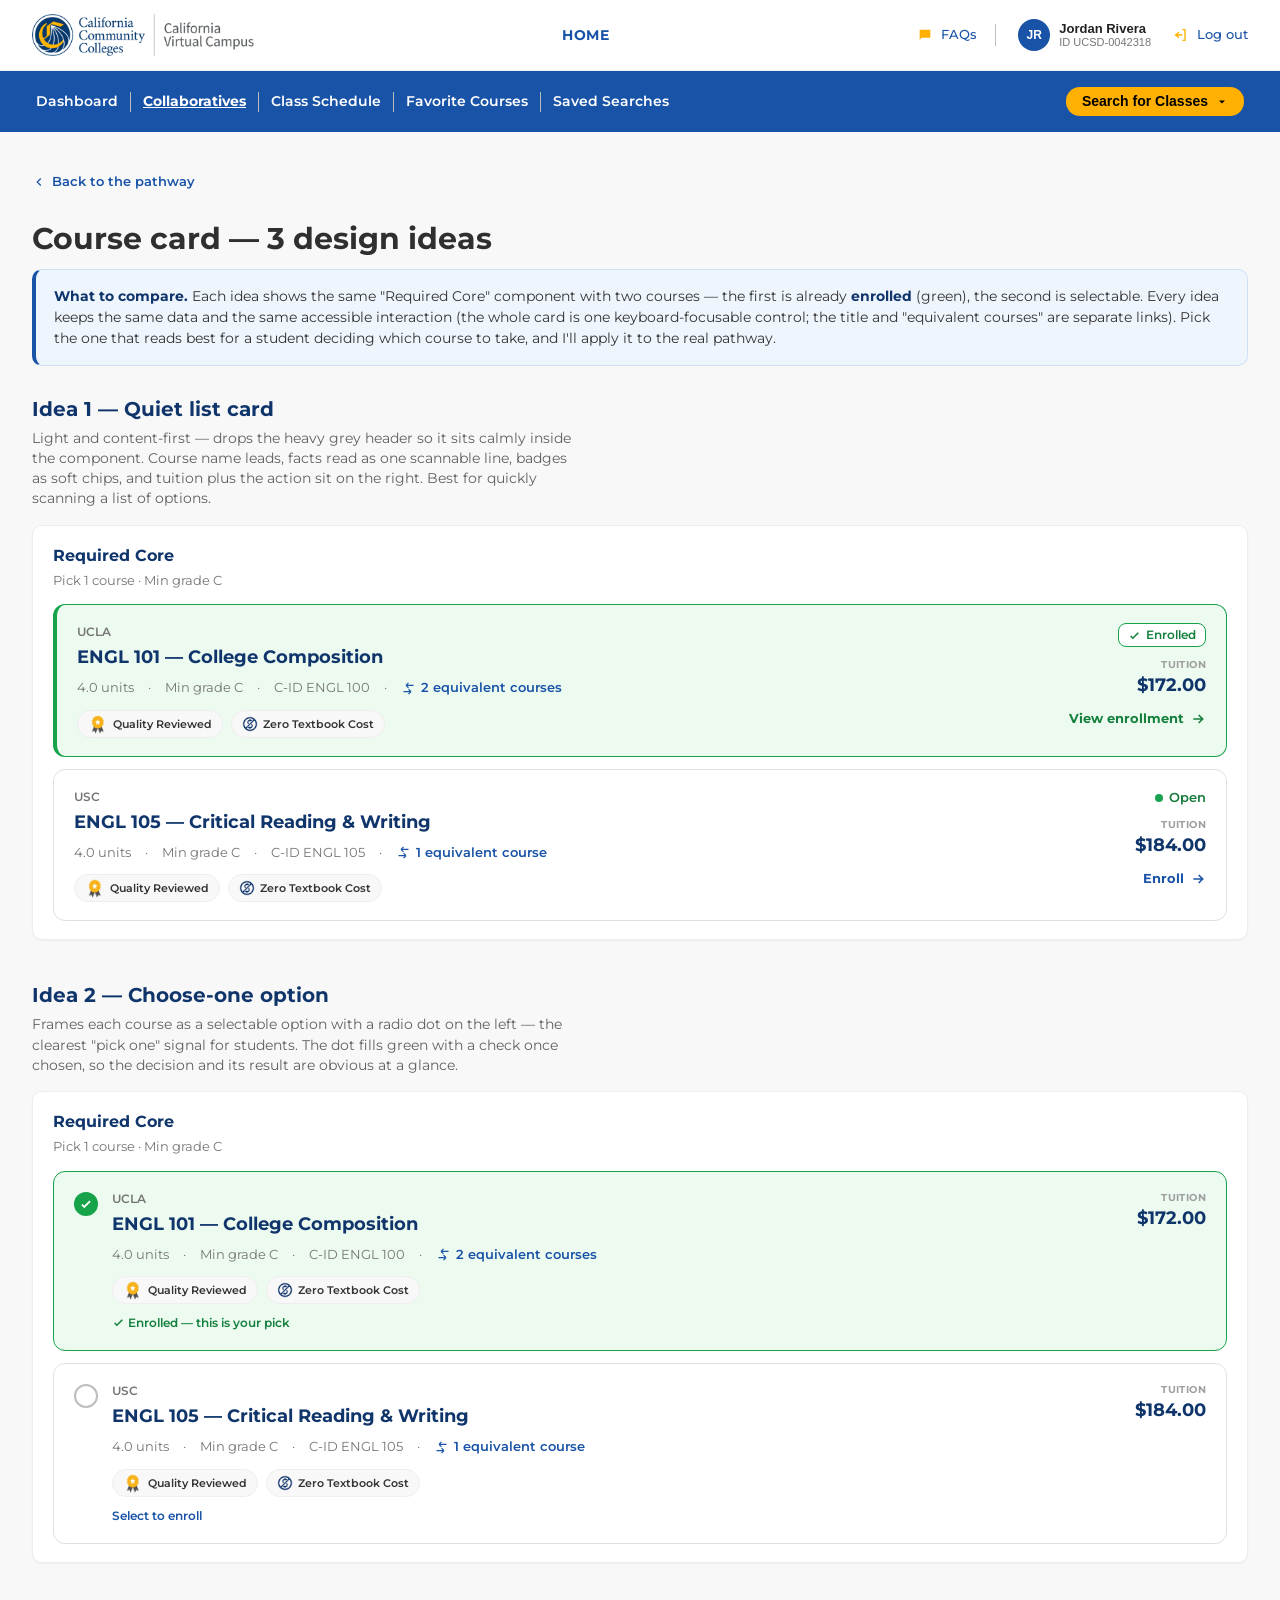
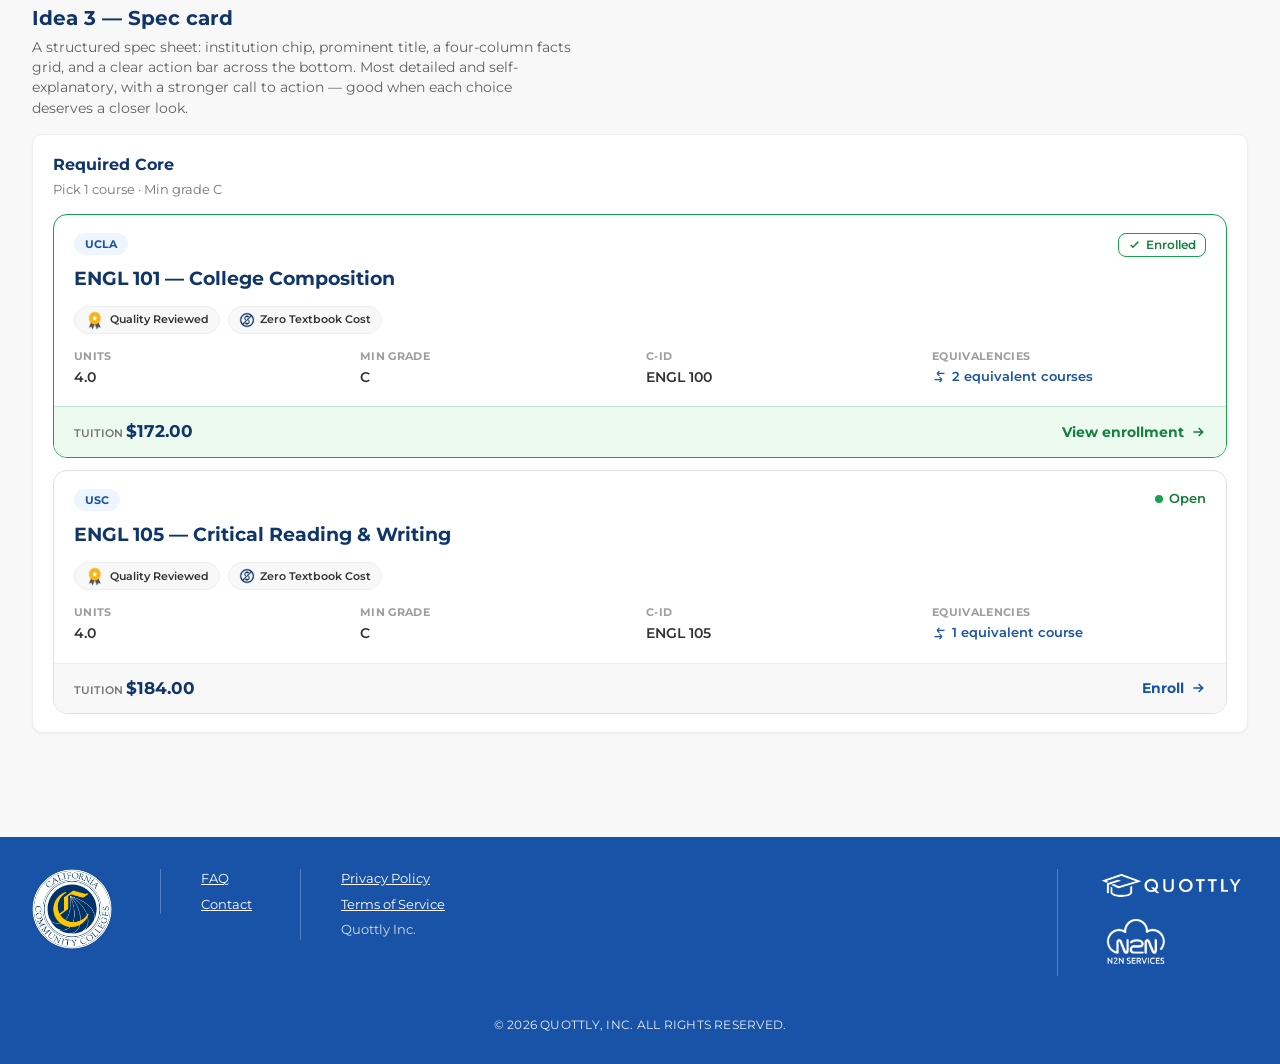
==== card-lab.html @ 1d8b08ca "requirement-pathway: add Drop course (unenroll) on enrolled cards Deliberate secondary button (not t" ====
<!DOCTYPE html>
<html lang="en">
<head>
<meta charset="UTF-8">
<meta name="viewport" content="width=device-width, initial-scale=1">
<title>Course card — design ideas · CVC Exchange</title>
<link rel="stylesheet" href="assets/styles.css?v=37">
<style>
/* ============================================================
   CARD LAB — 3 experimental course-card designs to compare.
   All reuse the page's CVC tokens (no new visual language) and all
   keep the accessible pattern: a full-card overlay <button> for the
   primary action, with the title + equivalencies as separate links
   raised above it. Enrolled = green treatment.
   ============================================================ */
.lab-intro { background: var(--blue-50); border: 1px solid #CFE0F5; border-left: 4px solid var(--c-primary); border-radius: 10px; padding: 16px 18px; margin-bottom: 28px; font-size: 14px; color: var(--c-text); }
.lab-intro b { color: var(--c-ink); }
.lab-variant { margin: 0 0 40px; }
.lab-variant > h2 { font-size: 20px; color: var(--c-ink); margin: 0 0 4px; }
.lab-variant > p { font-size: 13.5px; color: var(--gray-700); margin: 0 0 16px; max-width: 60ch; }
.lab-comp { background: #fff; border: 1px solid var(--gray-200); border-radius: var(--radius-card); padding: 18px 20px; box-shadow: 0 1px 2px rgba(16,53,107,.05); }
.lab-comp__head { display: flex; align-items: center; gap: 10px; flex-wrap: wrap; margin-bottom: 4px; }
.lab-comp__name { font-size: 16px; font-weight: 700; color: var(--c-ink); }
.lab-comp__rule { font-size: 12.5px; color: var(--gray-600); margin: 0 0 14px; }
.lab-cards { display: flex; flex-direction: column; gap: 12px; }
.lab-tag { display:inline-flex; align-items:center; gap:5px; font-size:11px; font-weight:600; color:var(--c-text); background:var(--gray-100); border:1px solid var(--gray-200); border-radius:999px; padding:3px 10px; }
.lab-tag img { display:block; }
.lab-equiv { position: relative; z-index: 2; background: none; border: 0; padding: 0; font: inherit; font-size: 13px; font-weight: 600; color: var(--c-primary); cursor: pointer; display: inline-flex; align-items: center; gap: 5px; }
.lab-equiv:hover { text-decoration: underline; }
.lab-equiv svg { width: 15px; height: 15px; }
.lab-pill-enrolled { display:inline-flex; align-items:center; gap:5px; font-size:12px; font-weight:600; color:var(--green-700); border:1px solid var(--green-600); border-radius:8px; padding:1px 9px; min-height:24px; background:#fff; }
.lab-pill-enrolled svg { width:13px; height:13px; }
.lab-open { font-size: 13px; font-weight: 600; color: #157a3a; display: inline-flex; align-items: center; gap: 6px; }
.lab-open::before { content:""; width:8px; height:8px; border-radius:50%; background:#1aa251; display:inline-block; }

/* shared overlay hit button */
.hit { position: absolute; inset: 0; width: 100%; height: 100%; padding: 0; margin: 0; border: 0; background: transparent; cursor: pointer; z-index: 1; }
.hit:focus-visible { outline: var(--focus-ring); outline-offset: -3px; border-radius: 14px; }
.zlink { position: relative; z-index: 2; }

/* ---------- Variant 1 — Quiet list card ---------- */
.v1 { position: relative; display: flex; gap: 18px; align-items: flex-start; background: #fff; border: 1px solid var(--gray-300); border-radius: 12px; padding: 18px 20px; transition: border-color .12s, box-shadow .12s; }
.v1:hover { border-color: var(--c-primary); box-shadow: 0 6px 18px rgba(25,83,168,.10); }
.v1__main { flex: 1 1 auto; min-width: 0; }
.v1__inst { font-size: 12px; font-weight: 600; color: var(--gray-600); }
.v1__title { display: inline-block; font-size: 18px; font-weight: 700; color: var(--c-ink); margin: 3px 0 0; text-decoration: none; }
.v1__title:hover { color: var(--c-primary); text-decoration: underline; }
.v1__meta { font-size: 13px; color: var(--gray-600); margin-top: 7px; display: flex; flex-wrap: wrap; gap: 4px 14px; align-items: center; }
.v1__chips { display: flex; flex-wrap: wrap; gap: 8px; margin-top: 12px; }
.v1__aside { flex: 0 0 auto; display: flex; flex-direction: column; align-items: flex-end; gap: 10px; text-align: right; }
.v1__price { font-size: 18px; font-weight: 700; color: var(--c-ink); }
.v1__price small { display: block; font-size: 10px; font-weight: 700; color: var(--gray-500); text-transform: uppercase; letter-spacing: .04em; }
.v1__cue { position: relative; z-index: 1; display: inline-flex; align-items: center; gap: 6px; font-size: 13px; font-weight: 700; color: var(--c-primary); white-space: nowrap; }
.v1__cue svg { width: 16px; height: 16px; }
.v1--enrolled { border-color: var(--green-600); border-left-width: 4px; background: var(--green-bg); }
.v1--enrolled .v1__cue { color: var(--green-700); }

/* ---------- Variant 2 — Choose-one option (radio affordance) ---------- */
.v2 { position: relative; display: flex; gap: 14px; align-items: flex-start; background: #fff; border: 1px solid var(--gray-300); border-radius: 12px; padding: 18px 20px; transition: border-color .12s, box-shadow .12s; }
.v2:hover { border-color: var(--c-primary); box-shadow: 0 6px 18px rgba(25,83,168,.10); }
.v2__radio { flex: 0 0 auto; width: 24px; height: 24px; border-radius: 50%; border: 2px solid var(--gray-400); margin-top: 2px; display: inline-flex; align-items: center; justify-content: center; color: #fff; transition: .12s; }
.v2:hover .v2__radio { border-color: var(--c-primary); }
.v2__radio svg { width: 14px; height: 14px; opacity: 0; }
.v2__main { flex: 1 1 auto; min-width: 0; }
.v2__inst { font-size: 12px; font-weight: 600; color: var(--gray-600); }
.v2__title { display: inline-block; font-size: 18px; font-weight: 700; color: var(--c-ink); margin: 3px 0 0; text-decoration: none; }
.v2__title:hover { color: var(--c-primary); text-decoration: underline; }
.v2__meta { font-size: 13px; color: var(--gray-600); margin-top: 7px; display: flex; flex-wrap: wrap; gap: 4px 14px; align-items: center; }
.v2__chips { display: flex; flex-wrap: wrap; gap: 8px; margin-top: 12px; }
.v2__aside { flex: 0 0 auto; text-align: right; }
.v2__price { font-size: 18px; font-weight: 700; color: var(--c-ink); }
.v2__price small { display: block; font-size: 10px; font-weight: 700; color: var(--gray-500); text-transform: uppercase; letter-spacing: .04em; }
.v2__hint { font-size: 12px; font-weight: 600; color: var(--c-primary); margin-top: 10px; position: relative; z-index: 1; }
.v2--enrolled { border-color: var(--green-600); background: var(--green-bg); }
.v2--enrolled .v2__radio { border-color: var(--green-600); background: var(--green-600); }
.v2--enrolled .v2__radio svg { opacity: 1; }
.v2--enrolled .v2__hint { color: var(--green-700); }

/* ---------- Variant 3 — Spec card with footer bar ---------- */
.v3 { position: relative; background: #fff; border: 1px solid var(--gray-300); border-radius: 14px; overflow: hidden; transition: border-color .12s, box-shadow .12s; }
.v3:hover { border-color: var(--c-primary); box-shadow: 0 6px 18px rgba(25,83,168,.10); }
.v3__top { padding: 18px 20px 0; display: flex; justify-content: space-between; gap: 12px; align-items: flex-start; }
.v3__instchip { display: inline-block; font-size: 11px; font-weight: 700; color: var(--c-primary); background: var(--blue-50); border-radius: 999px; padding: 3px 11px; }
.v3__title { display: inline-block; font-size: 19px; font-weight: 700; color: var(--c-ink); margin: 10px 0 0; text-decoration: none; }
.v3__title:hover { color: var(--c-primary); text-decoration: underline; }
.v3__chips { display: flex; flex-wrap: wrap; gap: 8px; padding: 12px 20px 0; }
.v3__facts { display: grid; grid-template-columns: repeat(4, 1fr); gap: 12px; padding: 14px 20px 16px; }
.v3fact__k { font-size: 11px; font-weight: 700; color: var(--gray-500); text-transform: uppercase; letter-spacing: .03em; }
.v3fact__v { font-size: 14px; font-weight: 600; color: var(--c-text); margin-top: 3px; }
.v3__bar { display: flex; align-items: center; justify-content: space-between; gap: 12px; padding: 12px 20px; background: var(--gray-100); border-top: 1px solid var(--gray-200); }
.v3__price { font-size: 17px; font-weight: 700; color: var(--c-ink); }
.v3__price small { font-size: 11px; font-weight: 600; color: var(--gray-600); text-transform: uppercase; }
.v3__cue { position: relative; z-index: 1; display: inline-flex; align-items: center; gap: 6px; font-size: 14px; font-weight: 700; color: var(--c-primary); }
.v3__cue svg { width: 16px; height: 16px; }
.v3--enrolled { border-color: var(--green-600); }
.v3--enrolled .v3__bar { background: var(--green-bg); border-top-color: #BFE6CD; }
.v3--enrolled .v3__cue { color: var(--green-700); }
</style>
</head>
<body>
<main>
  <div class="page">
    <a class="back" href="requirement-pathway.html?req=English%20Composition">
      <svg width="14" height="14" viewBox="0 0 24 24" fill="none" stroke="currentColor" stroke-width="2"><path d="M15 6l-6 6 6 6"/></svg>
      Back to the pathway
    </a>

    <h1 class="h1" style="margin-top:10px;">Course card — 3 design ideas</h1>
    <div class="lab-intro">
      <b>What to compare.</b> Each idea shows the same "Required Core" component with two courses — the first is already <b>enrolled</b> (green), the second is selectable. Every idea keeps the same data and the same accessible interaction (the whole card is one keyboard-focusable control; the title and "equivalent courses" are separate links). Pick the one that reads best for a student deciding which course to take, and I'll apply it to the real pathway.
    </div>

    <div id="lab"></div>
  </div>
</main>
<script src="assets/app.js?v=37"></script>
<script>
mountStudentChrome('collaboratives');

const CHECK = '<svg viewBox="0 0 24 24" fill="none" stroke="currentColor" stroke-width="3"><path d="M5 13l4 4L19 7"/></svg>';
const EQ = '<svg viewBox="0 0 24 24" fill="none" stroke="currentColor" stroke-width="2"><path d="M8 7h12M8 7l4-4M8 7l4 4M16 17H4M16 17l-4-4M16 17l-4 4"/></svg>';
const PLUS = '<svg viewBox="0 0 24 24" fill="none" stroke="currentColor" stroke-width="2.4"><path d="M12 5v14M5 12h14"/></svg>';
const ARROW = '<svg viewBox="0 0 24 24" fill="none" stroke="currentColor" stroke-width="2.4"><path d="M5 12h14M13 6l6 6-6 6"/></svg>';

function chips(c) {
  return (c.quality ? '<span class="lab-tag"><img class="cr-ic-q" src="assets/ic-quality.png" alt="">Quality Reviewed</span>' : '') +
         (c.ztc ? '<span class="lab-tag"><img class="cr-ic-z" src="assets/ic-ztc.png" alt="">Zero Textbook Cost</span>' : '');
}
function equivBtn(c) {
  const n = (c.equiv || []).length;
  if (!n) return '<span style="font-size:13px;color:var(--gray-500);">No equivalents</span>';
  return '<button type="button" class="lab-equiv zlink" onclick="labEquiv(\'' + c.code + '\')">' + EQ + n + ' equivalent course' + (n === 1 ? '' : 's') + '</button>';
}
function aria(c, enrolled) {
  return (enrolled ? 'View your enrollment in ' + c.code + ' — ' + c.name
                   : 'Enroll in ' + c.code + ' — ' + c.name + ' through the CVC Exchange');
}
function act() { toastNow('Prototype — enroll / view enrollment happens here'); }

/* ---------- Variant 1 ---------- */
function v1(code, enrolled) {
  const c = COURSE_CATALOG[code];
  return '<article class="v1' + (enrolled ? ' v1--enrolled' : '') + '">' +
    '<div class="v1__main">' +
      '<div class="v1__inst">' + esc(c.inst) + '</div>' +
      '<a class="v1__title zlink" href="course-detail.html?code=' + encodeURIComponent(code) + '">' + esc(c.code) + ' — ' + esc(c.name) + '</a>' +
      '<div class="v1__meta">' + esc(c.units) + ' units <span>·</span> Min grade ' + esc(c.grade) + ' <span>·</span> C-ID ' + esc(c.cid) + ' <span>·</span> ' + equivBtn(c) + '</div>' +
      '<div class="v1__chips">' + chips(c) + '</div>' +
    '</div>' +
    '<div class="v1__aside">' +
      (enrolled ? '<span class="lab-pill-enrolled">' + CHECK + ' Enrolled</span>' : '<span class="lab-open">Open</span>') +
      '<span class="v1__price"><small>Tuition</small>' + esc(c.tuition) + '</span>' +
      '<span class="v1__cue">' + (enrolled ? 'View enrollment ' + ARROW : 'Enroll ' + ARROW) + '</span>' +
    '</div>' +
    '<button class="hit" aria-label="' + esc(aria(c, enrolled)) + '" onclick="act()"></button>' +
  '</article>';
}

/* ---------- Variant 2 ---------- */
function v2(code, enrolled) {
  const c = COURSE_CATALOG[code];
  return '<article class="v2' + (enrolled ? ' v2--enrolled' : '') + '">' +
    '<span class="v2__radio" aria-hidden="true">' + CHECK + '</span>' +
    '<div class="v2__main">' +
      '<div class="v2__inst">' + esc(c.inst) + '</div>' +
      '<a class="v2__title zlink" href="course-detail.html?code=' + encodeURIComponent(code) + '">' + esc(c.code) + ' — ' + esc(c.name) + '</a>' +
      '<div class="v2__meta">' + esc(c.units) + ' units <span>·</span> Min grade ' + esc(c.grade) + ' <span>·</span> C-ID ' + esc(c.cid) + ' <span>·</span> ' + equivBtn(c) + '</div>' +
      '<div class="v2__chips">' + chips(c) + '</div>' +
      '<div class="v2__hint">' + (enrolled ? CHECK_INLINE() + ' Enrolled — this is your pick' : 'Select to enroll') + '</div>' +
    '</div>' +
    '<div class="v2__aside"><span class="v2__price"><small>Tuition</small>' + esc(c.tuition) + '</span></div>' +
    '<button class="hit" aria-label="' + esc(aria(c, enrolled)) + '" onclick="act()"></button>' +
  '</article>';
}
function CHECK_INLINE() { return '<svg viewBox="0 0 24 24" width="13" height="13" fill="none" stroke="currentColor" stroke-width="3" style="vertical-align:-2px;"><path d="M5 13l4 4L19 7"/></svg>'; }

/* ---------- Variant 3 ---------- */
function v3(code, enrolled) {
  const c = COURSE_CATALOG[code];
  return '<article class="v3' + (enrolled ? ' v3--enrolled' : '') + '">' +
    '<div class="v3__top">' +
      '<div><span class="v3__instchip">' + esc(c.inst) + '</span>' +
        '<br><a class="v3__title zlink" href="course-detail.html?code=' + encodeURIComponent(code) + '">' + esc(c.code) + ' — ' + esc(c.name) + '</a></div>' +
      (enrolled ? '<span class="lab-pill-enrolled">' + CHECK + ' Enrolled</span>' : '<span class="lab-open">Open</span>') +
    '</div>' +
    '<div class="v3__chips">' + chips(c) + '</div>' +
    '<div class="v3__facts">' +
      '<div><div class="v3fact__k">Units</div><div class="v3fact__v">' + esc(c.units) + '</div></div>' +
      '<div><div class="v3fact__k">Min grade</div><div class="v3fact__v">' + esc(c.grade) + '</div></div>' +
      '<div><div class="v3fact__k">C-ID</div><div class="v3fact__v">' + esc(c.cid) + '</div></div>' +
      '<div><div class="v3fact__k">Equivalencies</div><div class="v3fact__v">' + equivBtn(c) + '</div></div>' +
    '</div>' +
    '<div class="v3__bar">' +
      '<span class="v3__price"><small>Tuition </small>' + esc(c.tuition) + '</span>' +
      '<span class="v3__cue">' + (enrolled ? 'View enrollment ' + ARROW : 'Enroll ' + ARROW) + '</span>' +
    '</div>' +
    '<button class="hit" aria-label="' + esc(aria(c, enrolled)) + '" onclick="act()"></button>' +
  '</article>';
}

function variantBlock(n, title, desc, fn) {
  return '<section class="lab-variant">' +
    '<h2>Idea ' + n + ' — ' + esc(title) + '</h2>' +
    '<p>' + esc(desc) + '</p>' +
    '<div class="lab-comp">' +
      '<div class="lab-comp__head"><span class="lab-comp__name">Required Core</span></div>' +
      '<div class="lab-comp__rule">Pick 1 course · Min grade C</div>' +
      '<div class="lab-cards">' + fn('ENGL 101', true) + fn('ENGL 105', false) + '</div>' +
    '</div>' +
  '</section>';
}

document.getElementById('lab').innerHTML =
  variantBlock(1, 'Quiet list card',
    'Light and content-first — drops the heavy grey header so it sits calmly inside the component. Course name leads, facts read as one scannable line, badges as soft chips, and tuition plus the action sit on the right. Best for quickly scanning a list of options.', v1) +
  variantBlock(2, 'Choose-one option',
    'Frames each course as a selectable option with a radio dot on the left — the clearest "pick one" signal for students. The dot fills green with a check once chosen, so the decision and its result are obvious at a glance.', v2) +
  variantBlock(3, 'Spec card',
    'A structured spec sheet: institution chip, prominent title, a four-column facts grid, and a clear action bar across the bottom. Most detailed and self-explanatory, with a stronger call to action — good when each choice deserves a closer look.', v3);

/* compact equivalencies modal (shared) */
function labEquiv(code) {
  const c = COURSE_CATALOG[code]; if (!c) return;
  const list = c.equiv || [];
  const ov = document.createElement('div'); ov.className = 'modal-ov';
  ov.innerHTML = '<div class="modal" role="dialog" aria-modal="true" aria-label="Equivalent courses">' +
    '<div class="modal__head"><h3>Courses equivalent to ' + esc(c.code) + '</h3><button class="modal__x" data-x aria-label="Close">&times;</button></div>' +
    '<div class="modal__body"><p class="equiv-lead">These count the same toward this requirement.</p>' +
    list.map(function (e) { return '<div class="equiv-row"><div class="equiv-row__main"><div class="equiv-row__name">' + esc(e.code) + ' — ' + esc(e.name) + '</div><div class="equiv-row__meta">' + esc(e.inst) + ' · ' + esc(e.units) + ' units · C-ID ' + esc(e.cid) + '</div></div><span class="pill pill--done">Equivalent</span></div>'; }).join('') +
    '</div></div>';
  document.body.appendChild(ov); requestAnimationFrame(function () { ov.classList.add('show'); });
  const close = function () { ov.classList.remove('show'); setTimeout(function () { ov.remove(); }, 200); };
  ov.addEventListener('click', function (e) { if (e.target === ov) close(); });
  ov.querySelector('[data-x]').onclick = close;
}
</script>
</body>
</html>
---- assets/styles.css ----
/* ============================================================
   CCS Cross-Enrollment (CVC) — Learner (student-facing) prototype
   Reuses the CVC token palette from the admin prototypes; adds the
   student chrome and the learner components from the Figma flow.
   ============================================================ */

@import url('https://fonts.googleapis.com/css2?family=Montserrat:ital,wght@0,400;0,500;0,600;0,700;1,400&display=swap');

:root {
  --c-primary: #1953A8;
  --c-primary-hover: #154892;
  --c-primary-active: #103A76;
  --c-link: #1953A8;
  --c-ink: #10356B;
  --c-text: #333333;
  --c-gold: #FFB000;
  --c-gold-hover: #E69E00;

  --gray-100: #F8F8F8;
  --gray-200: #EEEEEE;
  --gray-300: #E0E0E0;
  --gray-400: #BDBDBD;
  --gray-500: #9E9E9E;
  --gray-600: #757575;
  --gray-700: #616161;

  --green-bg: #ECFAF0;
  --green-600: #16A34A;
  --green-700: #15803D;
  --amber-bg: #FFFBF0;
  --amber-border: #F0D58A;
  --amber-700: #B45309;
  --blue-50: #EFF5FD;

  --radius-field: 6px;
  --radius-card: 10px;
  --focus-ring: 2px solid #4279B6;
  --page-max: 1264px;
}

* { box-sizing: border-box; }
html { scroll-behavior: smooth; }
body {
  margin: 0;
  font-family: 'Montserrat', system-ui, sans-serif;
  color: var(--c-text);
  background: var(--gray-100);
  font-size: 14px;
  line-height: 1.5;
  -webkit-font-smoothing: antialiased;
}
@media (prefers-reduced-motion: reduce) {
  html { scroll-behavior: auto; }
  * { animation-duration: .001ms !important; transition-duration: .001ms !important; }
}
a { color: var(--c-link); text-decoration: none; }
a:hover { text-decoration: underline; }
:focus-visible { outline: var(--focus-ring); outline-offset: 2px; border-radius: 3px; }
img { max-width: 100%; display: block; }

/* ============================================================
   Student chrome — top header, secondary nav, footer
   ============================================================ */
.s-header {
  background: #fff;
  border-bottom: 1px solid var(--gray-200);
}
.s-header__in {
  max-width: var(--page-max);
  margin: 0 auto;
  padding: 14px 24px;
  display: flex;
  align-items: center;
  gap: 24px;
}
.s-brand { display: flex; align-items: center; gap: 12px; }
.s-brand__logo { height: 42px; width: auto; display: block; }
.s-header__home {
  margin: 0 auto;
  font-weight: 700;
  font-size: 14px;
  letter-spacing: .04em;
  color: var(--c-primary);
}
.s-header__actions { display: flex; align-items: center; gap: 18px; }
.s-act { display: inline-flex; align-items: center; gap: 8px; color: var(--c-primary); font-weight: 500; font-size: 13px; }
.s-act svg { width: 16px; height: 16px; color: var(--c-gold); }
.s-act:hover { text-decoration: none; color: var(--c-primary-hover); }
.s-act__div { width: 1px; height: 22px; background: var(--gray-400); }

.s-subnav { background: var(--c-primary); }
.s-subnav__in {
  max-width: var(--page-max);
  margin: 0 auto;
  padding: 16px 28px;
  display: flex;
  align-items: center;
  gap: 12px;
}
.s-subnav a {
  color: #fff;
  font-size: 14px;
  font-weight: 600;
}
.s-subnav a:hover { text-decoration: none; opacity: .9; }
.s-subnav a[aria-current='page'] { font-weight: 700; text-decoration: underline; }
.s-subnav__div { width: 1px; height: 20px; background: #bbb; flex: 0 0 auto; }
.s-subnav__spacer { margin-left: auto; }
.s-search {
  display: inline-flex; align-items: center; gap: 8px;
  background: var(--c-gold); color: #000;
  font-weight: 600; font-size: 14px; line-height: 21px;
  border: none; border-radius: 14px;
  padding: 4px 16px; height: 29px; cursor: pointer;
}
.s-search:hover { background: var(--c-gold-hover); }

.s-footer { background: var(--c-primary); color: #fff; margin-top: 56px; }
.s-footer__in {
  max-width: var(--page-max);
  margin: 0 auto;
  padding: 32px 24px;
  display: flex;
  align-items: flex-start;
  gap: 48px;
}
.s-footer__seal { width: 80px; height: 80px; flex: 0 0 auto; border-radius: 50%; }
.s-footer__col { display: flex; flex-direction: column; gap: 6px; padding-left: 40px; border-left: 1px solid rgba(255,255,255,.25); }
.s-footer a { color: #fff; font-size: 13px; text-decoration: underline; }
.s-footer a:hover { text-decoration: underline; opacity: .85; }
.s-footer__muted { color: rgba(255,255,255,.8); font-size: 13px; text-decoration: none; }
.s-footer__brands { margin-left: auto; display: flex; align-items: flex-start; padding-left: 40px; border-left: 1px solid rgba(255,255,255,.25); }
.s-footer__brandimg { width: 150px; height: auto; display: block; }
.s-footer__copy { color: rgba(255,255,255,.9); text-align: center; font-size: 12px; letter-spacing: .02em; padding: 8px 12px 30px; }

/* ============================================================
   Page scaffold + shared bits
   ============================================================ */
.page { max-width: var(--page-max); margin: 0 auto; padding: 40px 24px 8px; }
.h1 { font-size: 30px; font-weight: 700; color: #2f2f2f; line-height: 45px; margin: 0 0 8px; }
.lede { color: var(--gray-700); margin: 0 0 24px; max-width: 720px; }
.page-desc { color: #000; font-size: 14px; line-height: 21px; margin: 0 0 24px; }
.back { display: inline-flex; align-items: center; gap: 6px; font-weight: 600; font-size: 13px; margin-bottom: 14px; }
.muted { color: var(--gray-600); }

/* Buttons match the Figma "QUOTTLY - Button": pill (radius 18px), 14px SemiBold,
   px 32 / py 10, 2px border. Filled (blue) and outline (white + blue border). */
.btn {
  display: inline-flex; align-items: center; justify-content: center; gap: 8px;
  font-family: inherit; font-size: 14px; font-weight: 600; line-height: 18px;
  border-radius: 18px; padding: 10px 32px;
  border: 2px solid transparent; cursor: pointer; text-decoration: none;
}
.btn--primary { background: var(--c-primary); color: #fff; border-color: var(--c-primary); }
.btn--primary:hover { background: var(--c-primary-hover); border-color: var(--c-primary-hover); text-decoration: none; }
.btn--outline { background: #fff; color: var(--c-primary); border-color: var(--c-primary); }
.btn--outline:hover { background: var(--blue-50); text-decoration: none; }
.btn--ghost { background: #fff; color: var(--c-primary); border-color: var(--gray-300); }
.btn--ghost:hover { background: var(--gray-100); text-decoration: none; }
.btn--sm { padding: 6px 18px; font-size: 13px; border-radius: 14px; }

/* .tag is the same Pill v2 component as .pill — kept consistent across the UI */
.tag {
  display: inline-flex; align-items: center; gap: 6px;
  font-size: 12px; font-weight: 600; line-height: 1; min-height: 24px;
  padding: 0 10px; white-space: nowrap;
  border: 1px solid #8d959f; color: #273540; background: #fff; border-radius: 8px;
}
.tag svg { width: 12px; height: 12px; }
.tag--invited  { color: #1953a8; border-color: #1953a8; } /* info */
.tag--required { color: #cf1f24; border-color: #e62429; } /* error */
.tag--choose   { color: #1953a8; border-color: #1953a8; } /* info */
.tag--home     { color: #bb4200; border-color: #cf4a00; } /* warning */
/* Pill v2 (Figma node 947:14397): white bg, 1px colored border, 8px radius,
   600 weight, 24px tall, colored text matching the border. */
.pill {
  display: inline-flex; align-items: center; gap: 6px;
  font-size: 12px; font-weight: 600; line-height: 1; min-height: 24px;
  padding: 0 10px; background: #fff; white-space: nowrap;
  border: 1px solid currentColor; border-radius: 8px;
}
.pill--done     { color: #037d37; border-color: #03893d; } /* success */
.pill--progress { color: #1953a8; border-color: #1953a8; } /* info */

.card {
  background: #fff; border: 1px solid var(--gray-200);
  border-radius: var(--radius-card); padding: 22px;
}

/* ============================================================
   Regional Collaboratives (explore)
   ============================================================ */
.filter-bar {
  display: flex; align-items: flex-end; gap: 14px; flex-wrap: wrap;
  margin-bottom: 26px;
}
.field { display: flex; flex-direction: column; gap: 6px; }
.field label { font-size: 13px; font-weight: 600; color: var(--c-ink); }
.field select, .field input {
  font-family: inherit; font-size: 14px; color: var(--c-text);
  background: #fff; border: 1px solid var(--gray-400);
  border-radius: var(--radius-field); padding: 10px 12px; min-width: 420px;
}
.field--grow { flex: 1 1 420px; }
.field--grow select { min-width: 0; width: 100%; }
.clear-filter { font-weight: 600; font-size: 13px; }

.collab-grid {
  display: grid; grid-template-columns: repeat(3, 1fr); gap: 12px;
}
.collab-card {
  background: #fff; border: 1px solid #e8eaec; border-radius: 12px;
  box-shadow: 0 3px 10px rgba(0,0,0,.06);
  padding: 0; overflow: hidden; display: flex; flex-direction: column; cursor: pointer;
  transition: box-shadow .15s, border-color .15s;
}
.collab-card:hover { border-color: var(--c-primary); box-shadow: 0 6px 18px rgba(25,83,168,.14); }
.collab-card__banner { width: 100%; height: 124px; object-fit: cover; display: block; background: var(--gray-200); }
.collab-card__body { display: flex; flex-direction: column; gap: 14px; padding: 18px 20px 20px; flex: 1 1 auto; }
/* the "invited" tag is a lone flex child — keep it hugging its text, not stretched full width */
.collab-card__body > .tag { align-self: flex-start; }
.collab-card__title { color: var(--c-primary); font-size: 20px; font-weight: 700; line-height: 25px; }
.collab-card__desc { color: #273540; font-size: 14px; line-height: 21px; flex: 1 1 auto; }
.collab-card__tags { display: flex; flex-wrap: wrap; gap: 12px; width: 100%; padding-top: 16px; border-top: 1px solid #e8eaec; }
/* Institution chips: rounded rectangles, not pills */
.inst {
  display: inline-flex; align-items: center;
  background: #fff; border: 1px solid #e1e1e1; border-radius: 8px;
  padding: 8px 12px; font-size: 14px; font-weight: 600; color: #222;
}

/* ============================================================
   Collaborative detail
   ============================================================ */
.collab-banner {
  position: relative; border-radius: var(--radius-card); overflow: hidden;
  background: linear-gradient(120deg, #11366f, #1953A8); color: #fff;
  padding: 40px 32px; margin-bottom: 24px;
}
.collab-banner h1 { color: #fff; font-size: 28px; margin: 0 0 8px; }
.collab-banner p { color: rgba(255,255,255,.9); max-width: 640px; margin: 0; }
.collab-banner__tags { display: flex; gap: 8px; margin-top: 16px; flex-wrap: wrap; }
.collab-banner__tags .tag { background: rgba(255,255,255,.15); border-color: rgba(255,255,255,.4); color: #fff; }

.program-list { display: flex; flex-direction: column; gap: 16px; }
.program-row {
  background: #fff; border: 1px solid var(--gray-200); border-radius: var(--radius-card);
  padding: 20px 22px; display: flex; align-items: center; gap: 20px; cursor: pointer;
  transition: box-shadow .15s, border-color .15s;
}
.program-row:hover { border-color: var(--c-primary); box-shadow: 0 4px 16px rgba(25,83,168,.1); }
.program-row__body { flex: 1 1 auto; }
.program-row__title { color: var(--c-primary); font-size: 16px; font-weight: 700; margin-bottom: 4px; }
.program-row__desc { color: var(--gray-700); font-size: 13px; }
.program-row__meta { display: flex; gap: 16px; margin-top: 8px; font-size: 12px; color: var(--gray-600); }
.program-row__arrow { color: var(--gray-500); flex: 0 0 auto; }

/* ============================================================
   Program detail
   ============================================================ */
.pd-head { margin-bottom: 22px; }
.pd-head__pub { font-size: 12px; color: var(--gray-600); margin: 2px 0 10px; }
.pd-head__pub b { color: var(--c-text); }
.pd-grid2 { display: grid; grid-template-columns: 1.1fr .9fr; gap: 20px; margin-bottom: 20px; }
.about { display: flex; flex-direction: column; overflow: hidden; }
.about h3, .pd-card h3 { font-size: 16px; color: var(--c-ink); margin: 0 0 12px; padding-bottom: 10px; border-bottom: 1px solid var(--gray-200); }
.about__desc { color: var(--gray-700); margin: 0 0 18px; }
/* full-bleed grey footer bar inside the card (Figma: bg = Gray/100 #f8f8f8) */
.about__meta { display: flex; margin: auto -22px -22px; padding: 20px 24px; background: var(--gray-100); }
.about__meta > div { flex: 1 1 0; }
.about__meta > div:first-child { padding-right: 28px; }
.about__meta > div + div { padding-left: 28px; border-left: 1px solid var(--gray-300); }
.about__meta dt { font-size: 15px; font-weight: 700; color: #273540; margin-bottom: 8px; }
.about__meta dd { margin: 0; font-size: 14px; font-weight: 400; color: #273540; }
.about__dl { display: inline-flex; align-items: center; gap: 8px; color: var(--c-primary); font-weight: 600; }
.about__dl svg { width: 16px; height: 16px; flex: 0 0 auto; }
.about__banner { border-radius: var(--radius-card); overflow: hidden; min-height: 220px; background: var(--gray-200); }
.about__banner img { width: 100%; height: 100%; object-fit: cover; }

.steps { display: flex; gap: 16px; }
.step { flex: 1 1 0; text-align: center; position: relative; }
.step__n { width: 26px; height: 26px; border-radius: 50%; background: var(--c-primary); color: #fff; font-weight: 700; font-size: 13px; display: flex; align-items: center; justify-content: center; margin: 0 auto 10px; position: relative; z-index: 1; }
.step__t { font-weight: 700; color: var(--c-ink); margin-bottom: 4px; }
.step__d { font-size: 12px; color: var(--gray-600); }
.step:not(:last-child)::after { content: ''; position: absolute; top: 13px; left: 50%; width: 100%; height: 2px; background: var(--gray-300); }

.contact__lead { font-weight: 600; color: var(--c-ink); margin: 0 0 6px; }
.contact__sub { color: var(--gray-700); font-size: 13px; margin: 0 0 14px; }
.contact__rows { display: flex; flex-direction: column; gap: 10px; margin-top: 16px; }
.contact__row { display: flex; align-items: center; gap: 10px; font-size: 13px; border: 1px solid var(--gray-300); border-radius: 8px; padding: 11px 14px; }
.contact__row svg { width: 16px; height: 16px; color: var(--c-primary); flex: 0 0 auto; }
.contact__row b { color: var(--c-ink); white-space: nowrap; }
.contact__row a { margin-left: auto; color: var(--c-primary); word-break: break-all; text-align: right; }
.contact__row .ext { flex: 0 0 auto; color: var(--c-primary); display: inline-flex; margin-left: 8px; }
.contact__row .ext svg { width: 14px; height: 14px; }

/* ---- Requirements ---- */
.req-head { margin: 8px 0 18px; }
.req-head h2 { font-size: 22px; color: var(--c-ink); margin: 0 0 4px; }
.req-progress-note { font-weight: 600; font-size: 13px; color: var(--gray-700); }
.req-progress-note b { color: var(--c-primary); }

.req-list { display: flex; flex-direction: column; gap: 0; }
/* V2 drops the AND/OR connectors between top-level requirements, so give the
   cards breathing room instead of letting them sit flush against each other. */
.dash2 .req-list { gap: 16px; }
.req-card {
  background: #fff; border: 1px solid var(--gray-200); border-radius: var(--radius-card);
  padding: 22px;
}
.req-card__tags { display: flex; flex-wrap: wrap; gap: 8px; margin-bottom: 10px; }
.req-card__title { font-size: 17px; font-weight: 700; color: var(--c-ink); margin: 0 0 4px; }
.req-card__desc { color: var(--gray-700); font-size: 13px; margin: 0 0 14px; }
.req-card__choose-note { color: var(--amber-700); font-weight: 600; font-size: 13px; margin: 0 0 14px; }

.progress { height: 8px; border-radius: 999px; background: var(--gray-200); overflow: hidden; margin-bottom: 8px; }
.progress__bar { height: 100%; background: var(--c-primary); border-radius: 999px; transition: width .35s ease; }
.progress__bar.is-done { background: var(--green-600); }
.progress-label { font-size: 12px; color: var(--gray-600); margin-bottom: 14px; }

.enrolled-h { font-size: 13px; font-weight: 700; color: var(--c-ink); margin: 4px 0 8px; }
.enrolled { display: flex; flex-direction: column; gap: 8px; margin-bottom: 14px; list-style: none; padding: 0; }
.enrolled li {
  display: flex; align-items: center; gap: 12px;
  border: 1px solid var(--gray-200); border-radius: var(--radius-field); padding: 10px 12px;
}
.enrolled__check { color: var(--green-600); flex: 0 0 auto; }
.enrolled__name { font-weight: 600; font-size: 13px; }
.enrolled__meta { margin-left: auto; display: flex; gap: 16px; font-size: 12px; color: var(--gray-600); }
.enrolled__empty { color: var(--gray-500); font-size: 13px; font-style: italic; margin-bottom: 14px; }

/* AND / OR connectors */
.req-conn { display: flex; align-items: center; gap: 10px; padding: 8px 0; }
.req-conn::before, .req-conn::after { content: ''; height: 1px; background: var(--gray-300); flex: 1; }
.req-conn span {
  font-size: 11px; font-weight: 700; letter-spacing: .05em;
  padding: 3px 10px; border-radius: 6px;
}
.req-conn--and span { color: var(--c-primary); border: 1px solid var(--c-primary); background: var(--blue-50); }
.req-conn--or span { color: var(--amber-700); border: 1px solid var(--amber-border); background: var(--amber-bg); }

/* Choose-one group */
.req-group {
  border: 1px solid var(--amber-border); background: var(--amber-bg);
  border-radius: var(--radius-card); padding: 18px;
}
.req-group .req-card { margin: 0; }
.req-group .req-conn { padding: 4px 0; }

/* ============================================================
   Modal (available courses)
   ============================================================ */
.modal-ov {
  position: fixed; inset: 0; background: rgba(16,33,42,.5);
  display: flex; align-items: center; justify-content: center; padding: 24px;
  opacity: 0; transition: opacity .18s; z-index: 50;
}
.modal-ov.show { opacity: 1; }
.modal {
  background: #fff; border-radius: var(--radius-card); width: 560px; max-width: 100%;
  max-height: 86vh; display: flex; flex-direction: column; overflow: hidden;
  transform: translateY(8px); transition: transform .18s;
}
.modal-ov.show .modal { transform: none; }
.modal__head { padding: 18px 22px; border-bottom: 1px solid var(--gray-200); display: flex; align-items: center; }
.modal__head h3 { margin: 0; font-size: 16px; color: var(--c-ink); }
.modal__x { margin-left: auto; background: none; border: none; cursor: pointer; color: var(--gray-600); font-size: 20px; line-height: 1; }
.modal__body { padding: 16px 22px; overflow: auto; }
.course-opt {
  display: flex; align-items: center; gap: 14px;
  border: 1px solid var(--gray-200); border-radius: var(--radius-field);
  padding: 12px 14px; margin-bottom: 10px;
}
.course-opt__body { flex: 1 1 auto; }
.course-opt__name { font-weight: 600; font-size: 13px; }
.course-opt__meta { font-size: 12px; color: var(--gray-600); margin-top: 2px; }
.course-opt.added { opacity: .55; }

/* ============================================================
   Toast
   ============================================================ */
.toast {
  position: fixed; left: 50%; bottom: 28px; transform: translate(-50%, 12px);
  background: var(--c-ink); color: #fff; font-weight: 600; font-size: 13px;
  padding: 12px 20px; border-radius: 8px; box-shadow: 0 8px 28px rgba(0,0,0,.25);
  opacity: 0; transition: opacity .25s, transform .25s; z-index: 60;
}
.toast.show { opacity: 1; transform: translate(-50%, 0); }

/* ============================================================
   Version switcher (review banner)
   ============================================================ */
.vswitch {
  display: flex; align-items: center; gap: 10px; flex-wrap: wrap;
  background: #FFF6E0; border: 1px solid var(--amber-border); color: var(--amber-700);
  border-radius: var(--radius-field); padding: 10px 14px; margin-bottom: 20px; font-size: 13px;
}
.vswitch b { color: var(--c-ink); }
.vswitch__links { margin-left: auto; display: flex; gap: 8px; }
.vswitch a { display: inline-flex; padding: 5px 12px; border-radius: 999px; border: 1px solid var(--gray-300); background: #fff; font-weight: 600; }
.vswitch a[aria-current="page"] { background: var(--c-primary); color: #fff; border-color: var(--c-primary); }
.vswitch a:hover { text-decoration: none; }

/* ============================================================
   Learner dashboard
   ============================================================ */
.section-h { display: flex; align-items: baseline; gap: 12px; margin: 30px 0 14px; }
.section-h h2 { font-size: 18px; color: var(--c-ink); margin: 0; }
.section-h .count { color: var(--gray-500); font-size: 13px; }
.section-h a { margin-left: auto; font-size: 13px; font-weight: 600; }

.pathways { display: grid; grid-template-columns: repeat(2, 1fr); gap: 16px; }
.pathway {
  background: #fff; border: 1px solid var(--gray-200); border-radius: var(--radius-card);
  padding: 20px; display: flex; flex-direction: column; gap: 8px;
}
.pathway__collab { font-size: 12px; font-weight: 700; color: var(--c-primary); text-transform: uppercase; letter-spacing: .03em; }
.pathway__title { font-size: 17px; font-weight: 700; color: var(--c-ink); }
.pathway__note { font-size: 13px; color: var(--gray-700); }
.pathway__note b { color: var(--c-primary); }
.pathway__foot { display: flex; align-items: center; gap: 12px; margin-top: 6px; }
.pathway__foot .btn { margin-left: auto; }

.courses { display: flex; flex-direction: column; gap: 10px; }
.course {
  background: #fff; border: 1px solid var(--gray-200); border-radius: var(--radius-card);
  padding: 14px 18px; display: flex; align-items: center; gap: 16px;
}
.course__status { flex: 0 0 auto; }
.course__main { flex: 1 1 auto; min-width: 0; }
.course__name { font-weight: 700; font-size: 14px; color: var(--c-ink); }
.course__sub { font-size: 12px; color: var(--gray-600); margin-top: 2px; }
.course__tags { display: flex; flex-wrap: wrap; gap: 6px; margin-top: 7px; }
/* .ctag is the same Pill v2 component — consistent across the UI */
.ctag { display: inline-flex; align-items: center; gap: 6px; font-size: 12px; font-weight: 600; line-height: 1; min-height: 24px; padding: 0 10px; white-space: nowrap; background: #fff; border: 1px solid currentColor; border-radius: 8px; }
.ctag--program { color: #1953a8; border-color: #1953a8; } /* info */
.ctag--collab { color: #037d37; border-color: #03893d; } /* success */
.ctag--solo { color: #273540; border-color: #8d959f; } /* base */
.path-card__cta { margin-top: 14px; }
.course__meta { flex: 0 0 auto; display: flex; gap: 20px; text-align: right; }
.course__meta div { font-size: 12px; color: var(--gray-600); }
.course__meta b { display: block; color: var(--c-ink); font-size: 13px; }
.grade { font-weight: 800; color: var(--green-700); }

.quick-links { display: grid; grid-template-columns: repeat(4, 1fr); gap: 14px; margin-top: 6px; }
.quick { background: #fff; border: 1px solid var(--gray-200); border-radius: var(--radius-card); padding: 16px; }
.quick__n { font-size: 22px; font-weight: 800; color: var(--c-primary); }
.quick__l { font-size: 13px; color: var(--gray-700); margin-top: 2px; }

/* ---- Dashboard V2 (scannable two-column) ---- */
.dash2 { display: grid; grid-template-columns: 1fr 320px; gap: 24px; align-items: start; }
.dash2__main { display: flex; flex-direction: column; }
.dash2__side { position: sticky; top: 16px; display: flex; flex-direction: column; gap: 16px; }
.snapshot { background: var(--c-ink); color: #fff; border-radius: var(--radius-card); padding: 20px; }
.snapshot h3 { margin: 0 0 12px; font-size: 14px; opacity: .85; font-weight: 600; }
.snapshot__ring { display: flex; align-items: center; gap: 16px; }
.ring { --p: 33; width: 76px; height: 76px; border-radius: 50%; flex: 0 0 auto;
  background: conic-gradient(var(--c-gold) calc(var(--p)*1%), rgba(255,255,255,.2) 0); display: grid; place-items: center; }
.ring span { width: 58px; height: 58px; border-radius: 50%; background: var(--c-ink); display: grid; place-items: center; font-weight: 800; font-size: 16px; }
.snapshot__stat b { font-size: 22px; }
.snapshot__stat div { font-size: 12px; opacity: .85; }
.nextup { background: #fff; border: 1px solid var(--gray-200); border-radius: var(--radius-card); padding: 18px; }
.nextup h3 { margin: 0 0 12px; font-size: 14px; color: var(--c-ink); }
.nextup ul { list-style: none; margin: 0; padding: 0; display: flex; flex-direction: column; gap: 10px; }
.nextup li { display: flex; gap: 10px; font-size: 13px; align-items: flex-start; }
.nextup li svg { width: 16px; height: 16px; color: var(--c-gold); flex: 0 0 auto; margin-top: 1px; }
.tabbar { display: flex; gap: 4px; border-bottom: 1px solid var(--gray-200); margin: 24px 0 14px; }
.tabbar button { background: none; border: none; font: inherit; font-weight: 600; font-size: 14px; color: var(--gray-600); padding: 8px 12px; border-bottom: 3px solid transparent; cursor: pointer; }
.tabbar button[aria-selected="true"] { color: var(--c-primary); border-bottom-color: var(--c-primary); }

/* ============================================================
   Program details — IDEAL requirements layout
   ============================================================ */
.req-ideal { display: grid; grid-template-columns: 280px 1fr; gap: 24px; align-items: start; }
.prog-rail { position: sticky; top: 16px; background: #fff; border: 1px solid var(--gray-200); border-radius: var(--radius-card); padding: 20px; }
.prog-rail__pct { display: flex; align-items: center; gap: 14px; margin-bottom: 8px; }
.prog-rail__pct .ring { --p: 33; }
.prog-rail__pct b { font-size: 20px; color: var(--c-ink); }
.prog-rail__pct div { font-size: 12px; color: var(--gray-600); }
.rail-steps { list-style: none; margin: 16px 0 0; padding: 0; display: flex; flex-direction: column; }
.rail-step { display: flex; align-items: center; gap: 10px; padding: 10px 8px; border-radius: 8px; cursor: pointer; font-size: 13px; }
.rail-step:hover { background: var(--gray-100); }
.rail-step__dot { width: 18px; height: 18px; border-radius: 50%; border: 2px solid var(--gray-400); flex: 0 0 auto; display: grid; place-items: center; }
.rail-step[data-status="done"] .rail-step__dot { background: var(--green-600); border-color: var(--green-600); color: #fff; }
.rail-step[data-status="progress"] .rail-step__dot { border-color: var(--c-primary); background: radial-gradient(var(--c-primary) 40%, transparent 42%); }
.rail-step__t { font-weight: 600; color: var(--c-ink); }
.rail-step__u { margin-left: auto; color: var(--gray-500); font-size: 12px; }

.acc { display: flex; flex-direction: column; gap: 12px; }
.acc-item { background: #fff; border: 1px solid var(--gray-200); border-radius: var(--radius-card); overflow: hidden; }
.acc-item.is-open { border-color: var(--c-primary); box-shadow: 0 4px 16px rgba(25,83,168,.08); }
.acc-head { width: 100%; display: flex; align-items: center; gap: 14px; padding: 18px 20px; background: none; border: none; cursor: pointer; text-align: left; font: inherit; }
.acc-head__icon { width: 22px; height: 22px; border-radius: 50%; border: 2px solid var(--gray-400); flex: 0 0 auto; display: grid; place-items: center; color: #fff; }
.acc-item[data-status="done"] .acc-head__icon { background: var(--green-600); border-color: var(--green-600); }
.acc-item[data-status="progress"] .acc-head__icon { border-color: var(--c-primary); background: radial-gradient(var(--c-primary) 42%, transparent 44%); }
.acc-head__body { flex: 1 1 auto; min-width: 0; }
.acc-head__title { font-weight: 700; font-size: 15px; color: var(--c-ink); }
.acc-head__sub { font-size: 12px; color: var(--gray-600); margin-top: 2px; display: flex; gap: 8px; align-items: center; flex-wrap: wrap; }
.acc-head__units { font-size: 13px; color: var(--gray-600); font-weight: 600; flex: 0 0 auto; }
.acc-head__chev { flex: 0 0 auto; color: var(--gray-500); transition: transform .2s; }
.acc-item.is-open .acc-head__chev { transform: rotate(90deg); }
.acc-body { display: none; padding: 0 20px 20px; }
.acc-item.is-open .acc-body { display: block; }
.choose-banner { background: var(--amber-bg); border: 1px solid var(--amber-border); color: var(--amber-700); border-radius: var(--radius-field); padding: 10px 14px; font-size: 13px; font-weight: 600; margin-bottom: 14px; }
.opt-grid { display: grid; grid-template-columns: 1fr 1fr; gap: 12px; }
.opt { border: 1px solid var(--gray-300); border-radius: var(--radius-field); padding: 14px; }
.opt.is-active { border-color: var(--c-primary); background: var(--blue-50); }
.opt__h { display: flex; align-items: center; gap: 8px; font-weight: 700; font-size: 14px; color: var(--c-ink); margin-bottom: 6px; }
.opt__or { text-align: center; font-weight: 700; color: var(--amber-700); font-size: 12px; align-self: center; }

@media (max-width: 920px) {
  .collab-grid { grid-template-columns: 1fr; }
  .pd-grid2 { grid-template-columns: 1fr; }
  .steps { flex-direction: column; }
  .step:not(:last-child)::after { display: none; }
  .pathways, .quick-links, .opt-grid { grid-template-columns: 1fr; }
  .dash2, .req-ideal { grid-template-columns: 1fr; }
  .dash2__side, .prog-rail { position: static; }
  .course { flex-wrap: wrap; }
}

/* ============================================================
   Learner dashboard V1 — current student dashboard, extended
   ============================================================ */
.signin-banner { display:flex; gap:10px; align-items:center; background: var(--blue-50); border:1px solid #CFE0F5; border-radius:8px; padding:10px 14px; font-size:13px; color:var(--c-text); margin-bottom:24px; }
.signin-banner .dot { width:14px; height:14px; border-radius:50%; border:2px solid var(--c-primary); flex:none; }
.signin-banner b { color: var(--c-ink); }

.dash-grid { display:grid; grid-template-columns:1fr 320px; gap:22px; align-items:start; }
@media (max-width:900px){ .dash-grid { grid-template-columns:1fr; } }

.notif { background:#fff; border:1px solid var(--gray-200); border-radius:var(--radius-card); padding:18px; }
.notif h3 { margin:0 0 10px; font-size:12px; font-weight:700; letter-spacing:.04em; text-transform:uppercase; color:var(--gray-600); }
.notif p { margin:0 0 8px; font-size:13px; color:var(--gray-700); }

/* generic learner table (Class Schedule / Favorite / Saved / Past Courses) */
.tbl { width:100%; border-collapse:collapse; font-size:14px; background:#fff; border:1px solid var(--gray-200); border-radius:var(--radius-card); overflow:hidden; }
.tbl thead th { text-align:left; background:var(--gray-100); border-bottom:2px solid var(--c-gold); padding:11px 16px; font-size:13px; font-weight:700; color:var(--gray-700); }
.tbl tbody td { padding:13px 16px; border-bottom:1px solid var(--gray-200); vertical-align:middle; color:var(--c-text); }
.tbl tbody tr:last-child td { border-bottom:0; }
.tbl tbody tr:hover td { background:var(--gray-100); }
.tbl .empty-row td { color:var(--gray-600); }
.tbl .empty-row:hover td { background:#fff; }
.tbl .grade { font-weight:800; color:var(--green-700); }
.tbl-note { font-size:12px; color:var(--gray-600); padding:10px 16px; border-top:1px solid var(--gray-200); background:var(--gray-100); }
.tbl-wrap { border:1px solid var(--gray-200); border-radius:var(--radius-card); overflow:hidden; }
.tbl-wrap .tbl { border:0; border-radius:0; }
.cta-row { margin-top:14px; }
.ct-cell { display:flex; flex-wrap:wrap; gap:6px; }

/* Dashboard pathway cards — the learner's active collaboratives (renamed from
   collab-card to avoid clashing with the collaboratives-list .collab-card) */
.path-cards { display:grid; grid-template-columns:1fr 1fr; gap:16px; }
@media (max-width:760px){ .path-cards { grid-template-columns:1fr; } }
.path-card { display:flex; gap:14px; align-items:center; background:#fff; border:1px solid var(--gray-200); border-radius:var(--radius-card); padding:18px; text-decoration:none; color:inherit; transition:box-shadow .12s, border-color .12s; }
.path-card:hover { box-shadow:0 2px 10px rgba(0,0,0,.07); border-color:var(--gray-300); text-decoration:none; }
.path-card__body { flex:1; min-width:0; }
.path-card__collab { font-size:11px; font-weight:700; letter-spacing:.04em; text-transform:uppercase; color:var(--gray-600); }
.path-card__prog { font-size:17px; font-weight:700; color:var(--c-ink); margin:2px 0 12px; }
.path-card__stats { display:flex; gap:26px; margin-bottom:10px; }
.path-card__stats div { font-size:12px; color:var(--gray-600); }
.path-card__stats b { display:block; font-size:14px; font-weight:700; color:var(--c-text); }
.path-card__chev { color:var(--gray-400); flex:none; }

/* Collaborative detail (screen 2) — section card + program grid */
.l-card { background:#fff; border:1px solid var(--gray-200); border-radius:var(--radius-card); padding:22px; }
.l-card-title { font-size:18px; font-weight:700; color:var(--c-ink); margin:0 0 4px; padding-bottom:12px; border-bottom:1px solid var(--c-primary); }
.partners { margin:12px 0 22px; font-size:14px; color:var(--gray-700); display:flex; align-items:center; gap:10px; flex-wrap:wrap; }
.partners .inst { border:1px solid var(--gray-300); border-radius:6px; padding:3px 12px; font-size:12px; font-weight:600; color:var(--c-text); }
.prog-grid { display:grid; grid-template-columns:repeat(3,1fr); gap:20px; margin-top:18px; }
@media (max-width:900px){ .prog-grid { grid-template-columns:repeat(2,1fr); } }
@media (max-width:620px){ .prog-grid { grid-template-columns:1fr; } }
.prog-card { display:flex; flex-direction:column; border:1px solid var(--gray-200); border-radius:var(--radius-card); overflow:hidden; background:#fff; text-decoration:none; color:inherit; transition:box-shadow .12s, border-color .12s; cursor:pointer; }
.prog-card:hover { box-shadow:0 4px 14px rgba(0,0,0,.08); border-color:var(--gray-300); text-decoration:none; }
.prog-card__img { aspect-ratio:16/9; width:100%; object-fit:cover; background:var(--gray-200); display:block; }
.prog-card__body { padding:14px 16px 18px; }
.prog-card__name { color:var(--c-primary); font-size:16px; font-weight:700; margin:0 0 10px; }
/* details match Figma: category + requirements on one row split by a divider,
   then a horizontal rule, then the term row */
.prog-card__meta { display:flex; flex-direction:column; }
.prog-card__facts { display:flex; align-items:center; gap:12px; font-size:12px; color:var(--gray-600); }
.prog-card__fact { display:inline-flex; align-items:center; gap:7px; }
.prog-card__fact svg { width:15px; height:15px; flex:none; color:var(--gray-500); }
.prog-card__sep { width:1px; height:14px; background:var(--gray-300); flex:none; }
.prog-card__term { margin-top:12px; padding-top:12px; border-top:1px solid var(--gray-200); font-size:12px; color:var(--gray-600); }
.prog-card__term b { font-weight:700; color:#273540; }

/* ============================================================
   Learner: home-college visibility (gap 4) + collapsed requirement rows
   ============================================================ */
.lv-banner { display:flex; gap:10px; align-items:flex-start; background:var(--blue-50); border:1px solid #CFE0F5; border-radius:8px; padding:11px 14px; font-size:13px; color:var(--c-text); margin-bottom:22px; }
.lv-banner svg { width:18px; height:18px; flex:none; color:var(--c-primary); margin-top:1px; }
.lv-banner b { color:var(--c-ink); }

/* Version A — close-to-today collapsed requirement rows */
.req-rows { display:flex; flex-direction:column; }
.req-row { display:flex; align-items:flex-start; gap:14px; background:#fff; border:1px solid var(--gray-200); border-radius:var(--radius-card); padding:18px 20px; cursor:pointer; transition:box-shadow .12s, border-color .12s; }
.req-row:hover { box-shadow:0 2px 10px rgba(0,0,0,.07); border-color:var(--gray-300); text-decoration:none; }
.req-row.is-done { background:#FAFFFB; border-color:#CFE9D6; }
.req-row__body { flex:1; min-width:0; }
.req-row__tags { display:flex; flex-wrap:wrap; gap:8px; margin-bottom:9px; }
.req-row__title { font-size:16px; font-weight:700; color:var(--c-ink); margin:0 0 6px; }
.req-row__desc { font-size:13px; color:var(--gray-700); margin:0 0 8px; line-height:1.5; }
.req-row__need { font-size:12px; color:var(--gray-600); }
.req-row__chev { color:var(--gray-400); flex:none; align-self:center; }
.req-met { color:var(--green-700); font-weight:700; font-size:12px; display:inline-flex; align-items:center; gap:6px; }

/* student requirements: "complete all" framing (AND becomes layout, not an operator) */
.req-all-note { font-size: 14px; color: var(--gray-700); margin: 0 0 16px; }
.req-all-note b { color: var(--c-ink); }

/* ============================================================
   V2 dashboard concept — action-first, scannable, student-first
   ============================================================ */
.statusline { color: var(--gray-700); margin: 2px 0 18px; font-size: 14px; }
.statusline b { color: var(--c-ink); }
.hero-next { background: var(--blue-50); border: 1px solid #CFE0F5; border-left: 4px solid var(--c-primary); border-radius: var(--radius-card); padding: 20px 22px; margin-bottom: 28px; }
.hero-next__label { font-size: 11px; font-weight: 700; letter-spacing: .06em; color: var(--c-primary); margin: 0 0 6px; }
.hero-next__title { font-size: 19px; font-weight: 700; color: var(--c-ink); margin: 0 0 4px; }
.hero-next__title b { color: var(--c-primary); }
.hero-next__sub { font-size: 13px; color: var(--gray-700); margin: 0 0 14px; }
.hero-next__actions { display: flex; align-items: center; gap: 18px; flex-wrap: wrap; }
.hero-next__more { font-size: 13px; font-weight: 600; }
.qlinks { list-style: none; margin: 0; padding: 0; display: flex; flex-direction: column; gap: 4px; }
.qlinks a { display: flex; align-items: center; justify-content: space-between; font-size: 13px; font-weight: 600; padding: 7px 0; border-bottom: 1px solid var(--gray-200); }
.qlinks li:last-child a { border-bottom: 0; }
.qlinks .n { color: var(--gray-500); font-weight: 700; }
.apps-empty { font-size: 13px; color: var(--gray-700); margin: 0; line-height: 1.5; }

/* ============================================================
   Program details — vertical How-it-works steps (per design 449:9341)
   ============================================================ */
.howsteps { display:flex; flex-direction:column; gap:16px; margin-top:4px; }
.howstep { display:flex; gap:12px; align-items:flex-start; }
.howstep__n { flex:none; width:24px; height:24px; border-radius:50%; background:var(--c-primary); color:#fff; font-size:12px; font-weight:700; display:inline-flex; align-items:center; justify-content:center; }
.howstep__t { font-weight:700; font-size:13px; color:var(--c-ink); line-height:1.4; }
.howstep__d { font-size:12px; color:var(--gray-700); margin-top:2px; line-height:1.5; }

/* Program details V2 — progress-first header + at-a-glance requirement checklist */
.pp { background:#fff; border:1px solid var(--gray-200); border-radius:var(--radius-card); padding:20px 22px; margin-bottom:22px; }
.pp__top { display:flex; justify-content:space-between; align-items:baseline; gap:8px; flex-wrap:wrap; margin-bottom:12px; }
.pp__pct { font-size:24px; font-weight:800; color:var(--c-ink); }
.pp__pct span { font-size:14px; font-weight:600; color:var(--gray-600); margin-left:8px; }
.pp .progress { height:10px; margin-bottom:8px; }
.pp__note { font-size:13px; color:var(--gray-700); }
.checklist { list-style:none; margin:14px 0 0; padding:0; display:flex; flex-direction:column; gap:2px; }
.checklist a { display:flex; align-items:center; gap:10px; padding:9px 6px; border-radius:6px; font-size:14px; color:var(--c-text); }
.checklist a:hover { background:var(--gray-100); text-decoration:none; }
.checklist .ck { flex:none; width:20px; height:20px; border-radius:50%; display:inline-flex; align-items:center; justify-content:center; border:2px solid var(--gray-400); }
.checklist .ck svg { width:12px; height:12px; }
.checklist .done .ck { background:var(--green-600); border-color:var(--green-600); color:#fff; }
.checklist .now .ck { border-color:var(--c-primary); color:var(--c-primary); }
.checklist .nm { flex:1; }
.checklist .st { font-size:12px; color:var(--gray-600); }
.checklist .done .nm { color:var(--gray-600); }

/* Student ID chip in the sign-in banner (LN-47) */
.sid { margin-left:auto; display:inline-flex; align-items:center; gap:8px; background:#fff; border:1px solid #CFE0F5; border-radius:999px; padding:3px 6px 3px 12px; font-size:12px; color:var(--gray-700); }
.sid b { color:var(--c-ink); }
.sid__copy { display:inline-flex; border:0; background:var(--gray-100); border-radius:50%; width:22px; height:22px; align-items:center; justify-content:center; cursor:pointer; color:var(--c-primary); }
.sid__copy svg { width:13px; height:13px; }
.sid__copy:hover { background:var(--blue-50); }

/* enrollment / completion status — outlined Pill v2 variants (Past Courses, LN-43).
   .pill--progress (info, blue) already defined above for "In progress". */
.pill--reg  { color: #1953a8; border-color: #1953a8; } /* info */
.pill--wait { color: #bb4200; border-color: #cf4a00; } /* warning */
.pill--drop { color: #273540; border-color: #8d959f; } /* base */
.pill--pass { color: #037d37; border-color: #03893d; } /* success */
.pill--fail { color: #cf1f24; border-color: #e62429; } /* error */
.pill--na   { color: #757575; border-color: #bdbdbd; } /* muted */

/* utility */
.hide { display: none !important; }

/* LN-05 empty state: no eligible collaboratives */
.collab-empty {
  text-align: center; max-width: 560px; margin: 8px auto 0;
  background: #fff; border: 1px solid #e8eaec; border-radius: 16px;
  box-shadow: 0 3px 10px rgba(0,0,0,.06); padding: 48px 40px;
}
.collab-empty__icon {
  width: 64px; height: 64px; margin: 0 auto 20px; border-radius: 50%;
  display: flex; align-items: center; justify-content: center;
  background: var(--blue-50); color: var(--c-primary);
}
.collab-empty__icon svg { width: 30px; height: 30px; }
.collab-empty h2 { font-size: 22px; color: var(--c-ink); margin: 0 0 10px; }
.collab-empty p { font-size: 14px; line-height: 22px; color: var(--gray-700); margin: 0 auto 24px; max-width: 440px; }
.collab-empty__actions { display: flex; gap: 12px; justify-content: center; flex-wrap: wrap; }

/* LN-35 — Get Started gate (opt in to become a Collaborative student) */
.getstarted {
  display: flex; align-items: center; gap: 18px;
  background: linear-gradient(120deg, #0f3d8a, #1953A8); color: #fff;
  border-radius: 16px; padding: 22px 26px; margin: 8px 0 20px;
  box-shadow: 0 6px 18px rgba(25,83,168,.22);
}
.getstarted__icon {
  flex: 0 0 auto; width: 46px; height: 46px; border-radius: 12px;
  background: rgba(255,255,255,.16); display: flex; align-items: center; justify-content: center;
}
.getstarted__icon svg { width: 24px; height: 24px; }
.getstarted__body { flex: 1 1 auto; }
.getstarted__body h3 { margin: 0 0 4px; font-size: 18px; color: #fff; }
.getstarted__body p { margin: 0; font-size: 13px; line-height: 20px; color: #dce8fb; }
.getstarted .btn { flex: 0 0 auto; background: #fff; color: var(--c-primary); border-color: #fff; }
.getstarted .btn:hover { background: var(--blue-50); }
body.joined .getstarted { display: none; }

.joined-status {
  display: none; align-items: center; gap: 10px;
  background: var(--green-bg); color: var(--green-700);
  border: 1px solid #bfe6c9; border-radius: 12px;
  padding: 12px 16px; margin: 8px 0 20px; font-size: 13px;
}
body.joined .joined-status { display: flex; }
.joined-status .js-dot {
  flex: 0 0 auto; width: 22px; height: 22px; border-radius: 50%;
  background: var(--green-700); color: #fff; display: flex; align-items: center; justify-content: center;
}
.joined-status .js-dot svg { width: 13px; height: 13px; }

/* Show/hide by enrollment state (LN-35). Requirements stay VISIBLE as a preview
   so students can decide; only the actions + progress unlock after Get started. */
.only-joined { display: none; }
body.joined .only-joined { display: block; }
body.joined .only-unjoined { display: none; }
/* inline variant — for status pills that sit inside a tag row */
.only-joined-i { display: none; }
body.joined .only-joined-i { display: inline-flex; }

/* placeholder shown in the progress rail before the student joins (V2) */
.pp-locked {
  background: #fff; border: 1px dashed var(--gray-300); border-radius: 16px;
  padding: 22px 20px; text-align: center; color: var(--gray-600); font-size: 13px; line-height: 20px;
}
.pp-locked svg { width: 26px; height: 26px; color: var(--gray-400); margin-bottom: 8px; }

/* secondary CTA row inside a requirement (e.g. Find GE courses, LN-27) */
.req-cta-row { display: flex; flex-wrap: wrap; gap: 10px; align-items: center; }

/* Identity chip in the shared header — shows name + Student ID on every page (LN-47) */
.s-id {
  display: inline-flex; align-items: center; gap: 9px;
  background: transparent; border: 0; cursor: pointer; padding: 2px 4px; border-radius: 10px;
}
.s-id:hover { background: var(--blue-50); }
.s-id__av {
  flex: 0 0 auto; width: 32px; height: 32px; border-radius: 50%;
  background: var(--c-primary); color: #fff; font-size: 12px; font-weight: 700;
  display: flex; align-items: center; justify-content: center;
}
.s-id__txt { display: flex; flex-direction: column; line-height: 1.2; text-align: left; }
.s-id__txt b { font-size: 13px; color: #222; }
.s-id__txt span { font-size: 11px; color: var(--gray-600); }

/* one-line scale summary inside the Get started gate */
.getstarted__meta { margin: 10px 0 0; padding-top: 10px; border-top: 1px solid rgba(255,255,255,.22); font-size: 13px; color: #dce8fb; }
.getstarted__meta b { color: #fff; }

/* "Pathway at a glance" — decision stats shown before enrollment */
.glance {
  display: grid; grid-template-columns: repeat(4, 1fr); gap: 1px;
  background: var(--gray-200); border: 1px solid var(--gray-200);
  border-radius: 12px; overflow: hidden; margin: 0 0 20px;
}
.glance__item { background: #fff; padding: 14px 18px; display: flex; flex-direction: column; gap: 4px; }
.glance__k { font-size: 11px; text-transform: uppercase; letter-spacing: .04em; color: var(--gray-600); }
.glance__v { font-size: 15px; font-weight: 700; color: var(--c-ink); }
@media (max-width: 760px) { .glance { grid-template-columns: repeat(2, 1fr); } }

/* ============================================================
   Requirement course search — "Courses for '<requirement>'" (Figma 449:7332)
   ============================================================ */
.rc-sub { color: var(--gray-700); font-size: 14px; margin: 0 0 24px; }
.rc-grid { display: grid; grid-template-columns: 308px 1fr; gap: 24px; align-items: start; }
@media (max-width: 880px) { .rc-grid { grid-template-columns: 1fr; } }

/* Filter panel — exact values from Figma 449:7364 */
.rc-filters { background: #ebebeb; border: 1px solid #b5b5b5; border-radius: 8px; padding: 24px; }
.rc-filters h2 { font-size: 20px; color: #000; margin: 0 0 24px; font-weight: 700; }
.rc-fgroup { padding: 0 0 20px; border-bottom: 1px solid #b5b5b5; margin-bottom: 20px; }
.rc-fgroup:last-child { border-bottom: 0; padding-bottom: 0; margin-bottom: 0; }
.rc-fgroup h3 { font-size: 16px; color: #10356b; margin: 0 0 16px; font-weight: 700; }
.rc-check { display: flex; gap: 8px; align-items: flex-start; font-size: 12px; font-weight: 500; color: #424242; margin: 0 0 10px; cursor: pointer; line-height: 18px; }
.rc-check:last-child { margin-bottom: 0; }
.rc-check input { width: 16px; height: 16px; margin: 1px 0 0; accent-color: var(--c-gold); border-radius: 5px; flex: 0 0 auto; }
.rc-checks-row { display: flex; flex-wrap: wrap; gap: 10px 16px; }
.rc-checks-row .rc-check { margin: 0; min-width: 130px; }
.rc-sublabel { font-size: 14px; font-weight: 500; color: #000; margin: 16px 0 8px; }
.rc-sublabel:first-child { margin-top: 0; }
.rc-flabel { font-size: 12px; font-weight: 500; color: #424242; margin: 0 0 4px; }
.rc-field { width: 100%; padding: 5px 10px; border: 1px solid #999; border-radius: 5px; font: inherit; font-size: 12px; color: #000; background: #fff; }
.rc-inbox { display: flex; align-items: center; gap: 6px; border: 1px solid #999; border-radius: 5px; padding: 4px 10px; background: #fff; }
.rc-inbox input { border: 0; padding: 0; margin: 0; font: inherit; font-size: 12px; color: #000; width: 100%; background: transparent; outline: none; }
.rc-inbox svg { width: 16px; height: 16px; color: #555; flex: 0 0 auto; }
.rc-dates { display: flex; gap: 16px; align-items: flex-end; }
.rc-dates > div { flex: 0 1 135px; }
.rc-go { background: var(--c-primary); color: #fff; border: 0; border-radius: 6px; width: 30px; height: 30px; flex: 0 0 auto; cursor: pointer; display: inline-flex; align-items: center; justify-content: center; }
.rc-go svg { width: 15px; height: 15px; }

.rc-results__head h2 { font-size: 22px; color: var(--c-ink); margin: 0 0 16px; }
.rc-found-row { display: flex; align-items: center; justify-content: space-between; gap: 16px; margin: 0 0 16px; }
.rc-found { color: var(--gray-700); font-size: 14px; margin: 0; }
.rc-save { display: inline-flex; align-items: center; gap: 6px; color: var(--c-primary); font-weight: 600; font-size: 14px; white-space: nowrap; }
.rc-save svg { width: 18px; height: 18px; }

/* course result card — exact colors from Figma 449:7429 */
.course-result { border: 1px solid #b5b5b5; border-radius: 8px; overflow: hidden; margin-bottom: 16px; background: #fff; }
.course-result__head { display: flex; align-items: center; gap: 8px; background: #dcdbdc; border-bottom: 1px solid #b5b5b5; padding: 12px 16px; }
.course-result__id { flex: 1 1 0; min-width: 0; }
.course-result__inst { font-size: 14px; font-weight: 600; color: #333; margin-bottom: 4px; }
.course-result__title { color: #1953a8; font-weight: 600; font-size: 20px; text-decoration: underline; }
.course-result__status { display: flex; align-items: center; gap: 20px; flex: 0 0 auto; }
.course-result__open { font-size: 14px; font-weight: 600; color: #000; }
.course-result__enroll { background: #1953a8; color: #f8f8f8; border: 1px solid #1953a8; border-radius: 8px; padding: 4px 12px; font: inherit; font-size: 12px; font-weight: 600; cursor: pointer; }
.course-result__enroll:hover { background: var(--c-primary-hover); }
.course-result__badges { display: flex; gap: 18px; align-items: center; padding: 8px 12px; border-bottom: 1px solid #dcdbdc; }
.course-result__badge { display: inline-flex; align-items: center; gap: 6px; font-size: 11px; font-weight: 500; color: #2f2f2f; }
.course-result__badge img { display: block; }
.cr-ic-q { width: 20px; height: 20px; }
.cr-ic-z { width: 16px; height: 16px; }
.course-result__facts { display: flex; gap: 28px; padding: 12px 20px; }
.crf__k { font-size: 12px; font-weight: 600; color: var(--c-ink); text-transform: uppercase; margin-bottom: 4px; }
.crf__v { color: #000; font-weight: 400; font-size: 14px; }
.crt { display: flex; gap: 8px; flex-wrap: wrap; }
.crt span { display: inline-flex; align-items: center; gap: 4px; color: #000; font-weight: 400; font-size: 14px; }
.crt img { width: 20px; height: 20px; display: block; }
.course-result__foot { display: flex; align-items: center; justify-content: space-between; padding: 8px 12px; border-top: 1px solid #dcdbdc; }
.course-result__tk { color: var(--c-ink); font-weight: 600; font-size: 12px; }
.course-result__price { color: #1953a8; font-weight: 600; font-size: 18px; display: inline-flex; align-items: center; gap: 4px; }
.course-result__price img { width: 16px; height: 16px; }

/* requirement rows are clickable → open the requirement's course search (Figma 449:9341 → 449:7332) */
.req-card--link { cursor: pointer; position: relative; padding-right: 56px; transition: border-color .12s, box-shadow .12s; }
.req-card--link:hover { border-color: var(--c-primary); box-shadow: 0 4px 14px rgba(25,83,168,.10); }
.req-card__chev { position: absolute; top: 22px; right: 18px; color: var(--gray-400); display: inline-flex; }
.req-card__chev svg { width: 24px; height: 24px; }

/* requirement rows show a small "N required to fulfill" line instead of a progress bar (Figma 449:9341) */
.req-card__fulfill { font-size: 13px; color: var(--gray-500); margin: 12px 0 0; }

/* ============================================================
   v=31 additions
   ============================================================ */

/* Program detail — header CTAs (Get started primary + Find GE courses secondary) */
.pd-head--with-actions { display: flex; align-items: flex-start; justify-content: space-between; gap: 24px; }
.pd-head--with-actions .pd-head__main { flex: 1 1 auto; min-width: 0; }
.pd-head__actions { flex: 0 0 auto; display: flex; gap: 10px; align-items: center; }
.pd-head__actions .btn { border-radius: 999px; }
@media (max-width: 760px) {
  .pd-head--with-actions { flex-direction: column; }
  .pd-head__actions { width: 100%; }
  .pd-head__actions .btn { flex: 1; }
}

/* Requirement courses — equivalencies link + modal rows */
.crf-equiv {
  display: inline-flex; align-items: center; gap: 7px; cursor: pointer;
  background: none; border: 0; padding: 0; font: inherit; font-size: 14px;
  color: var(--c-primary); font-weight: 600;
}
.crf-equiv:hover { text-decoration: underline; }
.crf-equiv svg { width: 16px; height: 16px; flex: none; }
.equiv-lead { font-size: 13px; color: var(--gray-600); margin: 0 0 14px; }
.equiv-row {
  display: flex; align-items: center; gap: 14px;
  padding: 12px 0; border-top: 1px solid var(--gray-100);
}
.equiv-row:first-of-type { border-top: 0; }
.equiv-row__main { flex: 1 1 auto; min-width: 0; }
.equiv-row__name { font-size: 14px; font-weight: 600; color: var(--c-ink); }
.equiv-row__meta { font-size: 12.5px; color: var(--gray-600); margin-top: 3px; }

/* Dashboard — stacked collaborative cards with taken courses */
.path-cards--stack { grid-template-columns: 1fr; }
.path-card--stacked { display: block; align-items: stretch; }
.path-card__meta { font-size: 13px; color: var(--gray-600); margin: 2px 0 12px; }
.path-card__meta b { color: var(--c-text); font-weight: 700; }
.path-reqs { margin: 14px 0 4px; }
.path-req { padding: 12px 0; border-top: 1px solid var(--gray-200); }
.path-req:first-child { border-top: 0; }
.path-req__name { font-size: 12px; font-weight: 700; letter-spacing: .03em; text-transform: uppercase; color: var(--gray-600); margin-bottom: 8px; }
.path-course { display: flex; align-items: center; gap: 12px; padding: 6px 0; }
.path-course__main { flex: 1 1 auto; min-width: 0; display: flex; flex-direction: column; }
.path-course__name { font-size: 14px; font-weight: 600; color: var(--c-ink); }
.path-course__inst { font-size: 12.5px; color: var(--gray-600); margin-top: 2px; }
.path-course--empty { font-size: 13px; color: var(--gray-500); font-style: italic; }

/* ============================================================
   v=33 additions — structured requirement pathway view
   (learner-facing mirror of the campus admin requirement flow)
   ============================================================ */
.rq-head { margin-bottom: 16px; }
.rq-head__tags { display: flex; gap: 8px; flex-wrap: wrap; margin-bottom: 10px; }
.rq-rule {
  background: var(--blue-50); border: 1px solid #CFE0F5; border-left: 4px solid var(--c-primary);
  border-radius: 8px; padding: 12px 16px; font-size: 14px; color: var(--c-text); margin-bottom: 14px;
}
.rq-rule b { color: var(--c-ink); font-weight: 700; }
.rq-home-note { display: flex; align-items: center; gap: 8px; font-size: 13px; color: #bb4200; margin: 0 0 20px; }
.rq-home-note svg { width: 15px; height: 15px; flex: none; }

.comp {
  background: #fff; border: 1px solid var(--gray-200); border-radius: var(--radius-card);
  padding: 18px 20px; box-shadow: 0 1px 2px rgba(16,53,107,.05);
}
.comp__head { display: flex; align-items: center; gap: 10px; flex-wrap: wrap; }
.comp__name { font-size: 16px; font-weight: 700; color: var(--c-ink); }
.comp__rule { font-size: 12.5px; color: var(--gray-600); margin-top: 4px; }
.comp-courses { list-style: none; margin: 14px 0 0; padding: 0; display: flex; flex-direction: column; gap: 10px; }
.comp-course {
  display: flex; align-items: center; gap: 14px;
  border: 1px solid var(--gray-200); border-radius: 10px; padding: 12px 14px;
}
.comp-course__main { flex: 1 1 auto; min-width: 0; }
.comp-course__name { font-size: 14px; font-weight: 600; color: var(--c-ink); }
.comp-course__meta { font-size: 12.5px; color: var(--gray-600); margin-top: 2px; }
.comp-course .btn { flex: none; }

.rq-cta { display: flex; align-items: center; gap: 16px; margin-top: 22px; flex-wrap: wrap; }
.rq-cta__note { font-size: 12.5px; color: var(--gray-600); }

/* ============================================================
   v=35 additions — merged requirement pathway (course cards inline),
   pick-1 accordion, and the course-detail page.
   ============================================================ */

/* --- Merged course card — "quiet list" design (Idea 1). Clickable card; the
   title and the equivalencies button are nested links raised above the
   full-card overlay button, so no interactive elements are nested. --- */
.comp-cards { display: flex; flex-direction: column; gap: 12px; margin-top: 14px; }
.ccard { position: relative; display: flex; gap: 18px; align-items: flex-start; border: 1px solid var(--gray-300); border-radius: 12px; background: #fff; padding: 18px 20px; transition: border-color .12s, box-shadow .12s; }
.ccard:hover { border-color: var(--c-primary); box-shadow: 0 6px 18px rgba(25,83,168,.10); }
.ccard__main { flex: 1 1 auto; min-width: 0; }
.ccard__inst { font-size: 12px; font-weight: 600; color: var(--gray-600); }
.ccard__title { position: relative; z-index: 2; display: inline-block; font-size: 18px; font-weight: 700; color: var(--c-ink); text-decoration: none; margin: 3px 0 0; }
.ccard__title:hover { color: var(--c-primary); text-decoration: underline; }
.ccard__title:focus-visible { outline: var(--focus-ring); outline-offset: 2px; }
.ccard__meta { font-size: 13px; color: var(--gray-600); margin-top: 7px; display: flex; flex-wrap: wrap; gap: 4px 14px; align-items: center; }
.ccard__meta-muted { color: var(--gray-500); }
.ccard__chips { display: flex; flex-wrap: wrap; gap: 8px; margin-top: 12px; }
.ccard__chips:empty { display: none; }
.ccard__chip { display: inline-flex; align-items: center; gap: 5px; font-size: 11px; font-weight: 600; color: var(--c-text); background: var(--gray-100); border: 1px solid var(--gray-200); border-radius: 999px; padding: 3px 10px; }
.ccard__chip img { display: block; }
.ccard__aside { flex: 0 0 auto; display: flex; flex-direction: column; align-items: flex-end; gap: 10px; text-align: right; }
.ccard__open { font-size: 13px; font-weight: 600; color: #157a3a; display: inline-flex; align-items: center; gap: 6px; }
.ccard__open::before { content: ""; width: 8px; height: 8px; border-radius: 50%; background: #1aa251; display: inline-block; }
.ccard__price { font-size: 18px; font-weight: 700; color: var(--c-ink); }
.ccard__price small { display: block; font-size: 10px; font-weight: 700; color: var(--gray-500); text-transform: uppercase; letter-spacing: .04em; }
.ccard__cue { display: inline-flex; align-items: center; gap: 6px; font-size: 13px; font-weight: 700; color: var(--c-primary); white-space: nowrap; pointer-events: none; }
.ccard__cue svg { width: 16px; height: 16px; }
/* Deliberate secondary action on an enrolled card (raised above the overlay) */
.ccard__drop { position: relative; z-index: 2; background: none; border: 0; padding: 0; margin-top: -2px; font: inherit; font-size: 12px; font-weight: 600; color: #cf1f24; cursor: pointer; }
.ccard__drop:hover { text-decoration: underline; }
.ccard__drop:focus-visible { outline: var(--focus-ring); outline-offset: 2px; border-radius: 4px; }
/* Full-card primary action: an overlay button. Title + equivalencies (z-index 2)
   stay separately clickable/focusable — no nested interactive elements. */
.ccard__hit { position: absolute; inset: 0; width: 100%; height: 100%; padding: 0; margin: 0; border: 0; background: transparent; cursor: pointer; z-index: 1; }
.ccard__hit:focus-visible { outline: var(--focus-ring); outline-offset: -3px; border-radius: 12px; }
.crf-equiv { position: relative; z-index: 2; }
/* Enrolled treatment: green left border + tint + pill */
.ccard--enrolled { border-color: var(--green-600); border-left-width: 4px; background: var(--green-bg); }
.ccard--enrolled .ccard__cue { color: var(--green-700); }
.ccard--enrolled:hover { border-color: var(--green-600); box-shadow: 0 6px 18px rgba(22,163,74,.12); }

/* Pick-1 accordion ("Show other courses") */
.ccard-more { margin-top: 12px; }
.ccard-more__btn { display: inline-flex; align-items: center; gap: 8px; background: #fff; border: 1px solid var(--gray-300); border-radius: 8px; padding: 8px 14px; font: inherit; font-size: 13px; font-weight: 600; color: var(--c-primary); cursor: pointer; }
.ccard-more__btn:hover { background: var(--blue-50); border-color: var(--c-primary); }
.ccard-more__btn:focus-visible { outline: var(--focus-ring); outline-offset: 2px; }
.ccard-more__chev { width: 16px; height: 16px; transition: transform .15s; }
.ccard-more__btn[aria-expanded="true"] .ccard-more__chev { transform: rotate(180deg); }
.ccard-more__panel { margin-top: 12px; }
.ccard-more__panel[hidden] { display: none; }

/* Program detail — enrolled-courses indicator + grand-total card */
.enrolled-indicator { display: inline-flex; align-items: center; gap: 8px; background: var(--green-bg); border: 1px solid #BFE6CD; color: var(--green-700); font-weight: 600; font-size: 13px; border-radius: 999px; padding: 6px 14px; }
.enrolled-indicator svg { width: 16px; height: 16px; }
.req-total { display: flex; align-items: center; justify-content: space-between; gap: 16px; background: #fff; border: 1px solid var(--gray-300); border-radius: var(--radius-card); padding: 16px 20px; margin-top: 16px; max-width: 360px; }
.req-total__k { font-size: 13px; font-weight: 600; color: var(--c-text); }
.req-total__v { font-size: 20px; font-weight: 700; color: var(--c-ink); }

/* --- Course detail page (Figma 1015:14404) --- */
.cd-grid { display: grid; grid-template-columns: 1fr 360px; gap: 24px; align-items: start; margin-top: 8px; }
@media (max-width: 900px) { .cd-grid { grid-template-columns: 1fr; } }
.cd-card { border: 1px solid var(--gray-400); border-radius: 8px; overflow: hidden; background: #fff; }
.cd-card__band { background: var(--gray-300); border-bottom: 1px solid var(--gray-400); padding: 24px 28px; }
.cd-card__bandtop { display: flex; align-items: flex-start; justify-content: space-between; gap: 16px; }
.cd-inst { font-size: 16px; font-weight: 600; color: var(--c-text); }
.cd-fav { display: inline-flex; align-items: center; gap: 6px; background: none; border: 0; padding: 0; font: inherit; font-size: 14px; font-weight: 600; color: var(--c-primary); cursor: pointer; white-space: nowrap; }
.cd-fav svg { width: 18px; height: 18px; }
.cd-fav:hover { text-decoration: underline; }
.cd-fav:focus-visible { outline: var(--focus-ring); outline-offset: 2px; }
.cd-title { margin: 18px 0 0; font-size: 30px; }
.cd-cidbar { background: var(--gray-100); border-bottom: 1px solid var(--gray-400); padding: 9px 28px; font-size: 12px; color: var(--c-ink); font-weight: 600; }
.cd-cidbar b { color: var(--c-text); font-weight: 500; }
.cd-sec { padding: 24px 28px; }
.cd-sec--top { border-top: 1px solid var(--gray-400); }
.cd-h2 { font-size: 18px; color: var(--c-ink); margin: 0 0 14px; font-weight: 700; }
.cd-h3 { font-size: 16px; color: var(--c-text); margin: 18px 0 8px; font-weight: 700; }
.cd-desc { font-size: 14px; line-height: 21px; color: var(--c-text); margin: 0; }
.cd-prereq-text { font-size: 13px; color: var(--c-text); margin: 0 0 10px; }
.cd-alert { display: flex; align-items: flex-start; gap: 8px; background: #FEF3C7; border: 1px solid #F59E0B; border-radius: 6px; padding: 12px 16px; font-size: 13px; color: var(--c-text); margin: 10px 0 0; }
.cd-alert svg { width: 18px; height: 18px; flex: none; color: #B45309; margin-top: 1px; }
.cd-transfer { font-size: 14px; color: var(--c-text); margin: 0 0 12px; }
.cd-equiv-list { list-style: none; margin: 0; padding: 0; }
.cd-equiv { display: flex; gap: 10px; align-items: flex-start; padding: 10px 0; border-bottom: 1px solid var(--gray-200); font-size: 14px; color: var(--c-text); }
.cd-equiv svg { width: 18px; height: 18px; flex: none; color: var(--c-primary); margin-top: 1px; }
.cd-equiv--none { color: var(--gray-600); }
.cd-fine { font-size: 12px; line-height: 18px; color: var(--gray-700); margin: 14px 0 0; }
.cd-fine a { color: var(--c-primary); }
.cd-side { border: 1px solid var(--gray-400); border-radius: 8px; background: #fff; padding: 8px 28px; }
.cd-side__row { padding: 16px 0; border-bottom: 1px solid var(--gray-200); }
.cd-side__row--last { border-bottom: 0; }
.cd-side__row--inline { display: flex; align-items: center; gap: 8px; font-size: 12px; font-weight: 600; color: var(--c-text); }
.cd-side__row--inline svg { width: 16px; height: 16px; color: var(--green-600); }
.cd-side__k { font-size: 14px; font-weight: 700; color: var(--c-ink); text-transform: uppercase; margin: 0 0 6px; letter-spacing: .02em; }
.cd-side__v { font-size: 14px; font-weight: 500; color: var(--c-text); margin: 0; }
.cd-side__note { font-size: 13px; line-height: 20px; color: var(--c-text); margin: 8px 0 0; }
.cd-price { font-size: 24px; font-weight: 700; color: var(--c-primary); margin: 0; }
.cd-badges { display: flex; flex-direction: column; gap: 8px; }
.cd-badge { display: inline-flex; align-items: center; gap: 6px; font-size: 12px; color: var(--c-text); }
.cd-sections { margin-top: 40px; }
.cd-term { font-size: 16px; font-weight: 700; color: var(--c-text); border-bottom: 2px solid var(--c-ink); padding-bottom: 10px; margin: 28px 0 16px; }
.cd-section { border: 1px solid var(--c-primary); border-radius: 8px; overflow: hidden; }
.cd-section__bar { display: flex; flex-wrap: wrap; align-items: center; justify-content: space-between; gap: 12px 16px; background: var(--gray-300); padding: 12px 16px; }
.cd-section__meta { display: flex; flex-wrap: wrap; align-items: center; gap: 8px 16px; }
.cd-section__dates { font-size: 16px; font-weight: 600; color: var(--c-ink); }
.cd-section__cell { font-size: 13px; display: inline-flex; align-items: center; gap: 6px; color: var(--c-text); }
.cd-section__cell b { color: var(--c-ink); font-weight: 600; text-transform: uppercase; font-size: 12px; }
.cd-link { color: var(--c-primary); font-weight: 500; }
.cd-section__act { display: flex; align-items: center; gap: 16px; }
.cd-section__status { font-size: 14px; font-weight: 600; color: var(--c-text); }
.cd-add { background: var(--c-primary); color: #fff; border: 2px solid var(--c-primary); border-radius: 8px; padding: 6px 16px; font: inherit; font-size: 12px; font-weight: 600; cursor: pointer; }
.cd-add:hover { background: var(--c-primary-hover); }
.cd-add:focus-visible { outline: var(--focus-ring); outline-offset: 2px; }
.cd-add--done { background: var(--green-bg); color: var(--green-700); border-color: var(--green-600); display: inline-flex; align-items: center; gap: 6px; cursor: default; }
.cd-add--done svg { width: 14px; height: 14px; }
.cd-section__body { background: #fff; padding: 12px 16px; }
.cd-section__facts { display: flex; flex-wrap: wrap; align-items: center; gap: 8px 18px; font-size: 12px; color: var(--c-text); }
.cd-section__facts b { color: var(--c-ink); font-weight: 600; }
.cd-section__facts em { color: var(--gray-600); font-style: normal; }
.cd-section__price { color: var(--c-primary); font-weight: 600; font-size: 16px; margin-left: auto; }
.cd-section__notes { font-size: 12px; line-height: 18px; color: var(--c-text); margin-top: 12px; padding-top: 12px; border-top: 1px solid var(--gray-200); }
.cd-section__notes b { color: var(--c-ink); }
.cd-faq { text-align: center; margin: 48px 0 0; font-size: 16px; color: var(--c-text); }
.cd-faq a { color: var(--c-primary); }
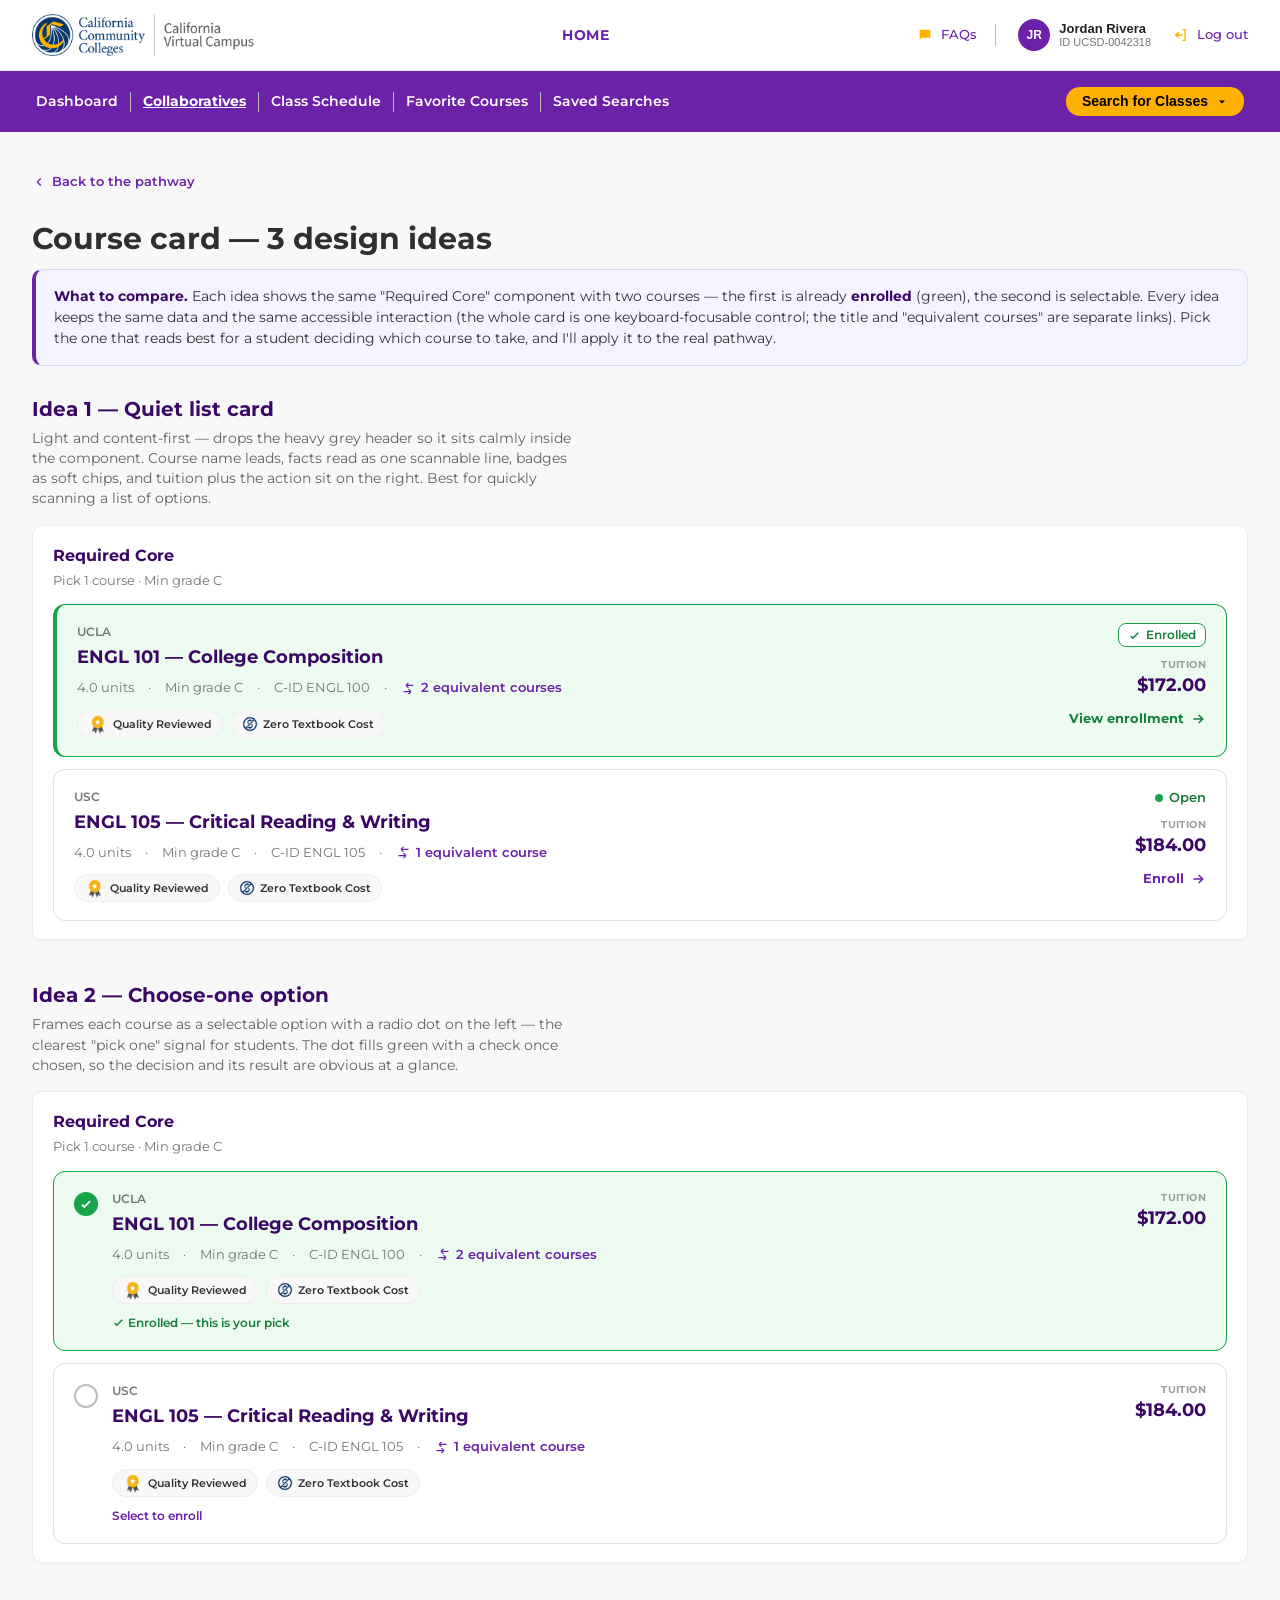
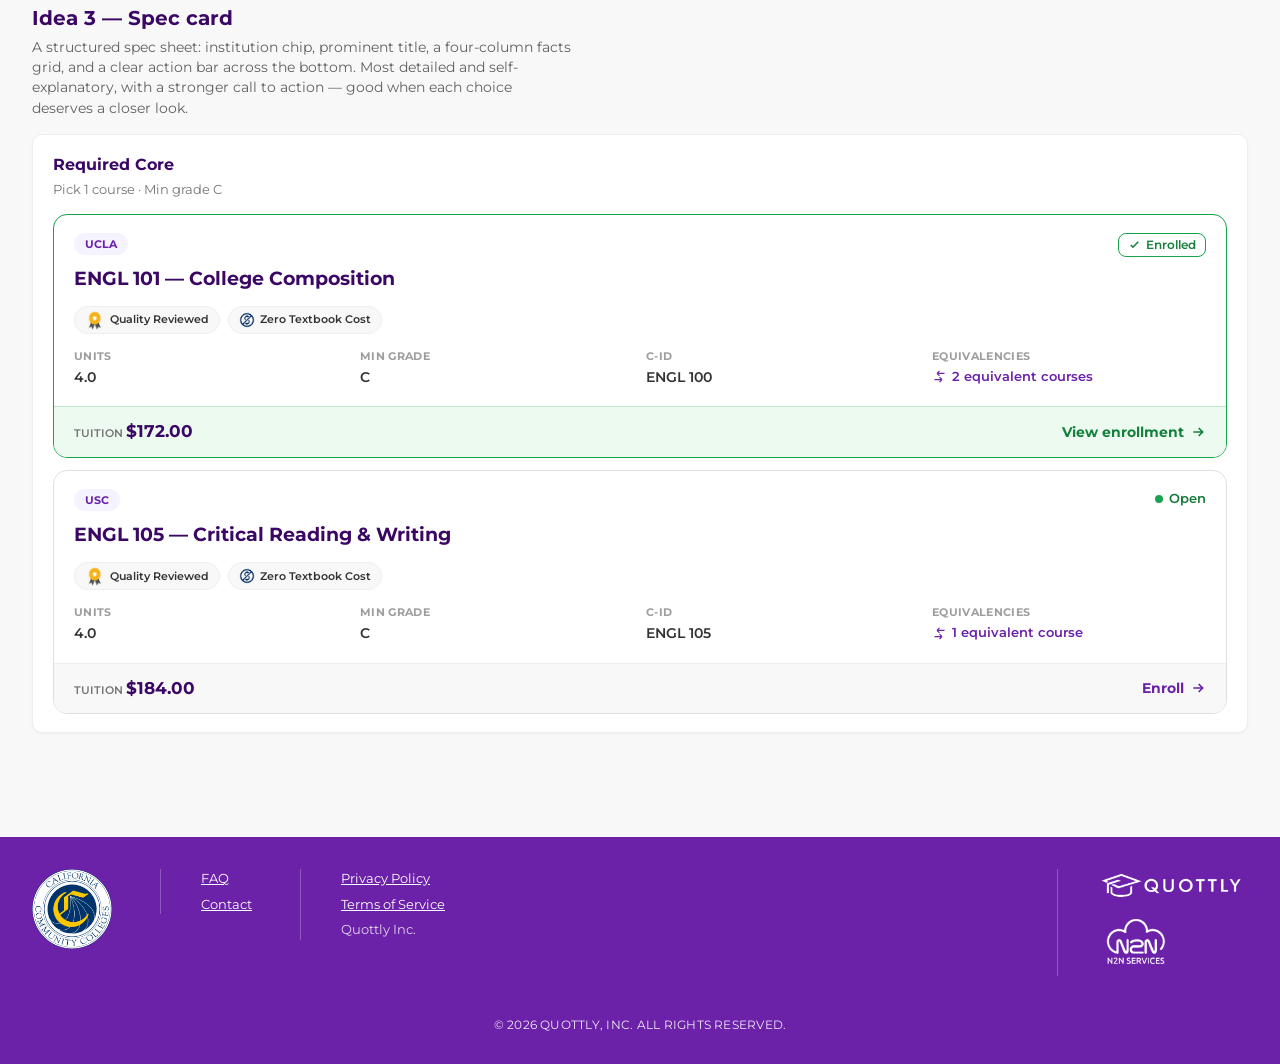
==== commit 1af3bf67: "Align learner to the canonical RN story Requirements now match the manager/contributor: Lower-divisi" ====
--- a/card-lab.html
+++ b/card-lab.html
@@ -4,7 +4,7 @@
 <meta charset="UTF-8">
 <meta name="viewport" content="width=device-width, initial-scale=1">
 <title>Course card — design ideas · CVC Exchange</title>
-<link rel="stylesheet" href="assets/styles.css?v=37">
+<link rel="stylesheet" href="assets/styles.css?v=40">
 <style>
 /* ============================================================
    CARD LAB — 3 experimental course-card designs to compare.
@@ -113,7 +113,7 @@
     <div id="lab"></div>
   </div>
 </main>
-<script src="assets/app.js?v=37"></script>
+<script src="assets/app.js?v=40"></script>
 <script>
 mountStudentChrome('collaboratives');
 
--- a/assets/styles.css
+++ b/assets/styles.css
@@ -7,11 +7,11 @@
 @import url('https://fonts.googleapis.com/css2?family=Montserrat:ital,wght@0,400;0,500;0,600;0,700;1,400&display=swap');
 
 :root {
-  --c-primary: #1953A8;
-  --c-primary-hover: #154892;
-  --c-primary-active: #103A76;
-  --c-link: #1953A8;
-  --c-ink: #10356B;
+  --c-primary: #6B21A8;
+  --c-primary-hover: #581C87;
+  --c-primary-active: #3B0764;
+  --c-link: #6B21A8;
+  --c-ink: #3B0764;
   --c-text: #333333;
   --c-gold: #FFB000;
   --c-gold-hover: #E69E00;
@@ -30,11 +30,11 @@
   --amber-bg: #FFFBF0;
   --amber-border: #F0D58A;
   --amber-700: #B45309;
-  --blue-50: #EFF5FD;
+  --blue-50: #F5F3FF;
 
   --radius-field: 6px;
   --radius-card: 10px;
-  --focus-ring: 2px solid #4279B6;
+  --focus-ring: 2px solid #9333EA;
   --page-max: 1264px;
 }
 
@@ -261,6 +261,13 @@
 .pd-head { margin-bottom: 22px; }
 .pd-head__pub { font-size: 12px; color: var(--gray-600); margin: 2px 0 10px; }
 .pd-head__pub b { color: var(--c-text); }
+/* collaborative name above the title (matches the V2 eyebrow) */
+.pd-eyebrow { display: inline-flex; align-items: center; gap: 8px; font-size: 11.5px; font-weight: 700; letter-spacing: .09em; text-transform: uppercase; color: var(--c-primary); margin: 0 0 10px; text-decoration: none; }
+.pd-eyebrow:hover { color: var(--c-primary-hover); }
+.pd-eyebrow__dot { width: 7px; height: 7px; border-radius: 50%; background: var(--green-600); box-shadow: 0 0 0 3px var(--green-bg); }
+/* title + invited chip on one row (collaborative detail) */
+.title-row { display: flex; align-items: center; flex-wrap: wrap; gap: 12px; margin-bottom: 8px; }
+.title-row .h1 { margin: 0; }
 .pd-grid2 { display: grid; grid-template-columns: 1.1fr .9fr; gap: 20px; margin-bottom: 20px; }
 .about { display: flex; flex-direction: column; overflow: hidden; }
 .about h3, .pd-card h3 { font-size: 16px; color: var(--c-ink); margin: 0 0 12px; padding-bottom: 10px; border-bottom: 1px solid var(--gray-200); }
@@ -936,7 +943,7 @@
 .ccard:hover { border-color: var(--c-primary); box-shadow: 0 6px 18px rgba(25,83,168,.10); }
 .ccard__main { flex: 1 1 auto; min-width: 0; }
 .ccard__inst { font-size: 12px; font-weight: 600; color: var(--gray-600); }
-.ccard__title { position: relative; z-index: 2; display: inline-block; font-size: 18px; font-weight: 700; color: var(--c-ink); text-decoration: none; margin: 3px 0 0; }
+.ccard__title { position: relative; z-index: 2; display: inline-block; font-size: 16px; font-weight: 700; color: var(--c-ink); text-decoration: none; margin: 3px 0 0; }
 .ccard__title:hover { color: var(--c-primary); text-decoration: underline; }
 .ccard__title:focus-visible { outline: var(--focus-ring); outline-offset: 2px; }
 .ccard__meta { font-size: 13px; color: var(--gray-600); margin-top: 7px; display: flex; flex-wrap: wrap; gap: 4px 14px; align-items: center; }
@@ -976,12 +983,15 @@
 .ccard-more__panel { margin-top: 12px; }
 .ccard-more__panel[hidden] { display: none; }
 
-/* Program detail — enrolled-courses indicator + grand-total card */
-.enrolled-indicator { display: inline-flex; align-items: center; gap: 8px; background: var(--green-bg); border: 1px solid #BFE6CD; color: var(--green-700); font-weight: 600; font-size: 13px; border-radius: 999px; padding: 6px 14px; }
-.enrolled-indicator svg { width: 16px; height: 16px; }
-.req-total { display: flex; align-items: center; justify-content: space-between; gap: 16px; background: #fff; border: 1px solid var(--gray-300); border-radius: var(--radius-card); padding: 16px 20px; margin-top: 16px; max-width: 360px; }
-.req-total__k { font-size: 13px; font-weight: 600; color: var(--c-text); }
-.req-total__v { font-size: 20px; font-weight: 700; color: var(--c-ink); }
+/* Program detail — per-requirement enrolled course + grand-total card */
+.req-card__enrolled { display: flex; align-items: center; gap: 7px; margin: 12px 0 0; font-size: 13px; font-weight: 600; color: var(--green-700); }
+.req-card__enrolled svg { width: 15px; height: 15px; flex: none; }
+.req-card__enrolled b { font-weight: 700; }
+.req-card__enrolled .ec-inst { color: var(--gray-600); font-weight: 500; }
+.req-card__none { margin: 12px 0 0; font-size: 13px; color: var(--gray-500); }
+.req-total { display: flex; align-items: center; justify-content: space-between; gap: 16px; width: 100%; background: var(--c-primary); border: 1px solid var(--c-primary); border-radius: var(--radius-card); padding: 22px 28px; margin-top: 24px; }
+.req-total__k { font-size: 15px; font-weight: 600; color: #fff; }
+.req-total__v { font-size: 28px; font-weight: 700; color: #fff; }
 
 /* --- Course detail page (Figma 1015:14404) --- */
 .cd-grid { display: grid; grid-template-columns: 1fr 360px; gap: 24px; align-items: start; margin-top: 8px; }
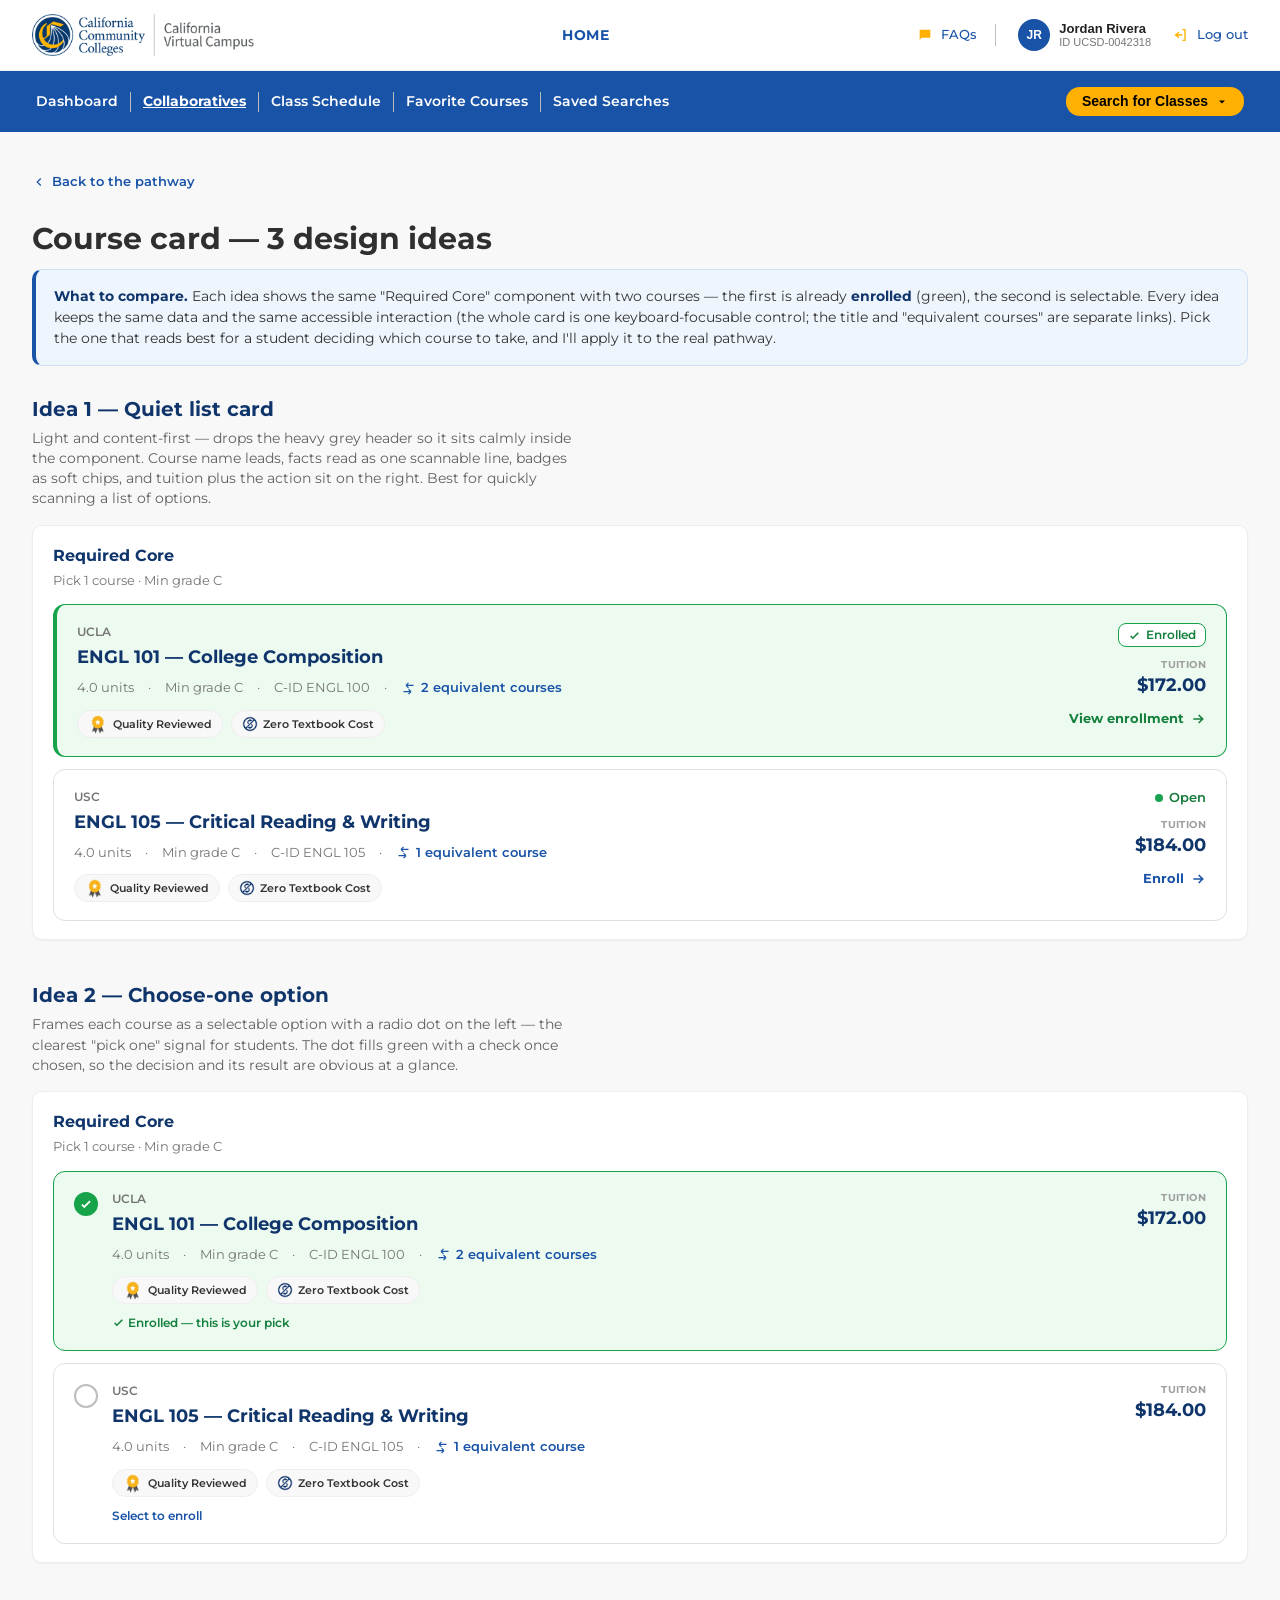
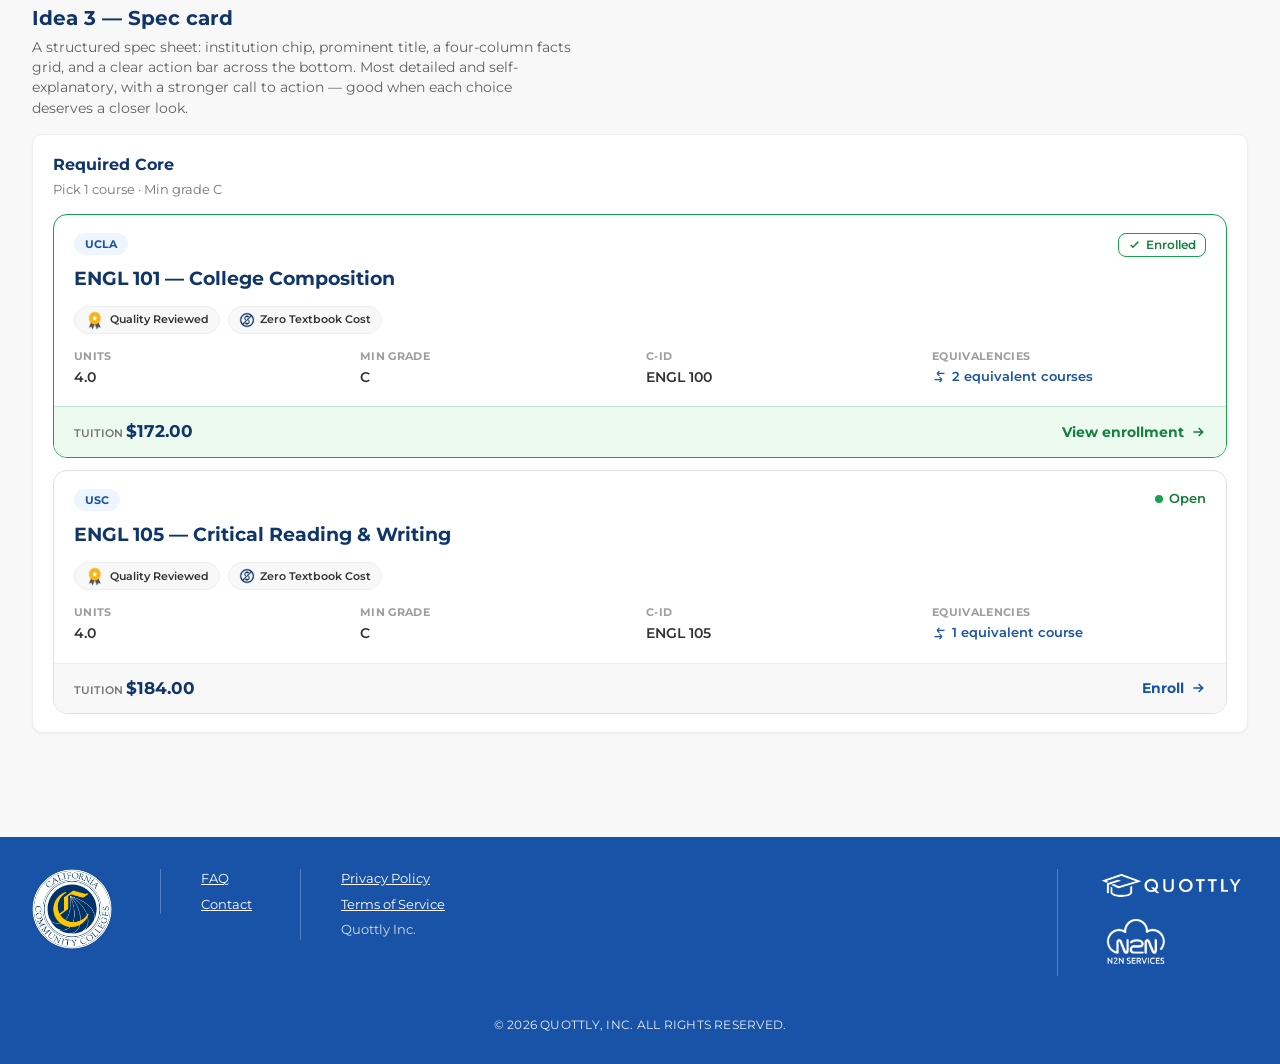
==== commit 1bc14a50: "Enrolled pathway card: swap the full green fill for treatment A (white card + green left bar), keep " ====
--- a/card-lab.html
+++ b/card-lab.html
@@ -4,7 +4,7 @@
 <meta charset="UTF-8">
 <meta name="viewport" content="width=device-width, initial-scale=1">
 <title>Course card — design ideas · CVC Exchange</title>
-<link rel="stylesheet" href="assets/styles.css?v=40">
+<link rel="stylesheet" href="assets/styles.css?v=42">
 <style>
 /* ============================================================
    CARD LAB — 3 experimental course-card designs to compare.
@@ -113,7 +113,7 @@
     <div id="lab"></div>
   </div>
 </main>
-<script src="assets/app.js?v=40"></script>
+<script src="assets/app.js?v=42"></script>
 <script>
 mountStudentChrome('collaboratives');
 
--- a/assets/styles.css
+++ b/assets/styles.css
@@ -7,11 +7,11 @@
 @import url('https://fonts.googleapis.com/css2?family=Montserrat:ital,wght@0,400;0,500;0,600;0,700;1,400&display=swap');
 
 :root {
-  --c-primary: #6B21A8;
-  --c-primary-hover: #581C87;
-  --c-primary-active: #3B0764;
-  --c-link: #6B21A8;
-  --c-ink: #3B0764;
+  --c-primary: #1953A8;
+  --c-primary-hover: #154892;
+  --c-primary-active: #103A76;
+  --c-link: #1953A8;
+  --c-ink: #10356B;
   --c-text: #333333;
   --c-gold: #FFB000;
   --c-gold-hover: #E69E00;
@@ -30,11 +30,11 @@
   --amber-bg: #FFFBF0;
   --amber-border: #F0D58A;
   --amber-700: #B45309;
-  --blue-50: #F5F3FF;
+  --blue-50: #EFF5FD;
 
   --radius-field: 6px;
   --radius-card: 10px;
-  --focus-ring: 2px solid #9333EA;
+  --focus-ring: 2px solid #4279B6;
   --page-max: 1264px;
 }
 
@@ -969,9 +969,9 @@
 .ccard__hit:focus-visible { outline: var(--focus-ring); outline-offset: -3px; border-radius: 12px; }
 .crf-equiv { position: relative; z-index: 2; }
 /* Enrolled treatment: green left border + tint + pill */
-.ccard--enrolled { border-color: var(--green-600); border-left-width: 4px; background: var(--green-bg); }
+.ccard--enrolled { background: #fff; border-color: var(--gray-300); border-left: 4px solid var(--green-600); }
 .ccard--enrolled .ccard__cue { color: var(--green-700); }
-.ccard--enrolled:hover { border-color: var(--green-600); box-shadow: 0 6px 18px rgba(22,163,74,.12); }
+.ccard--enrolled:hover { border-color: var(--gray-300); border-left-color: var(--green-600); box-shadow: 0 6px 18px rgba(22,163,74,.12); }
 
 /* Pick-1 accordion ("Show other courses") */
 .ccard-more { margin-top: 12px; }
